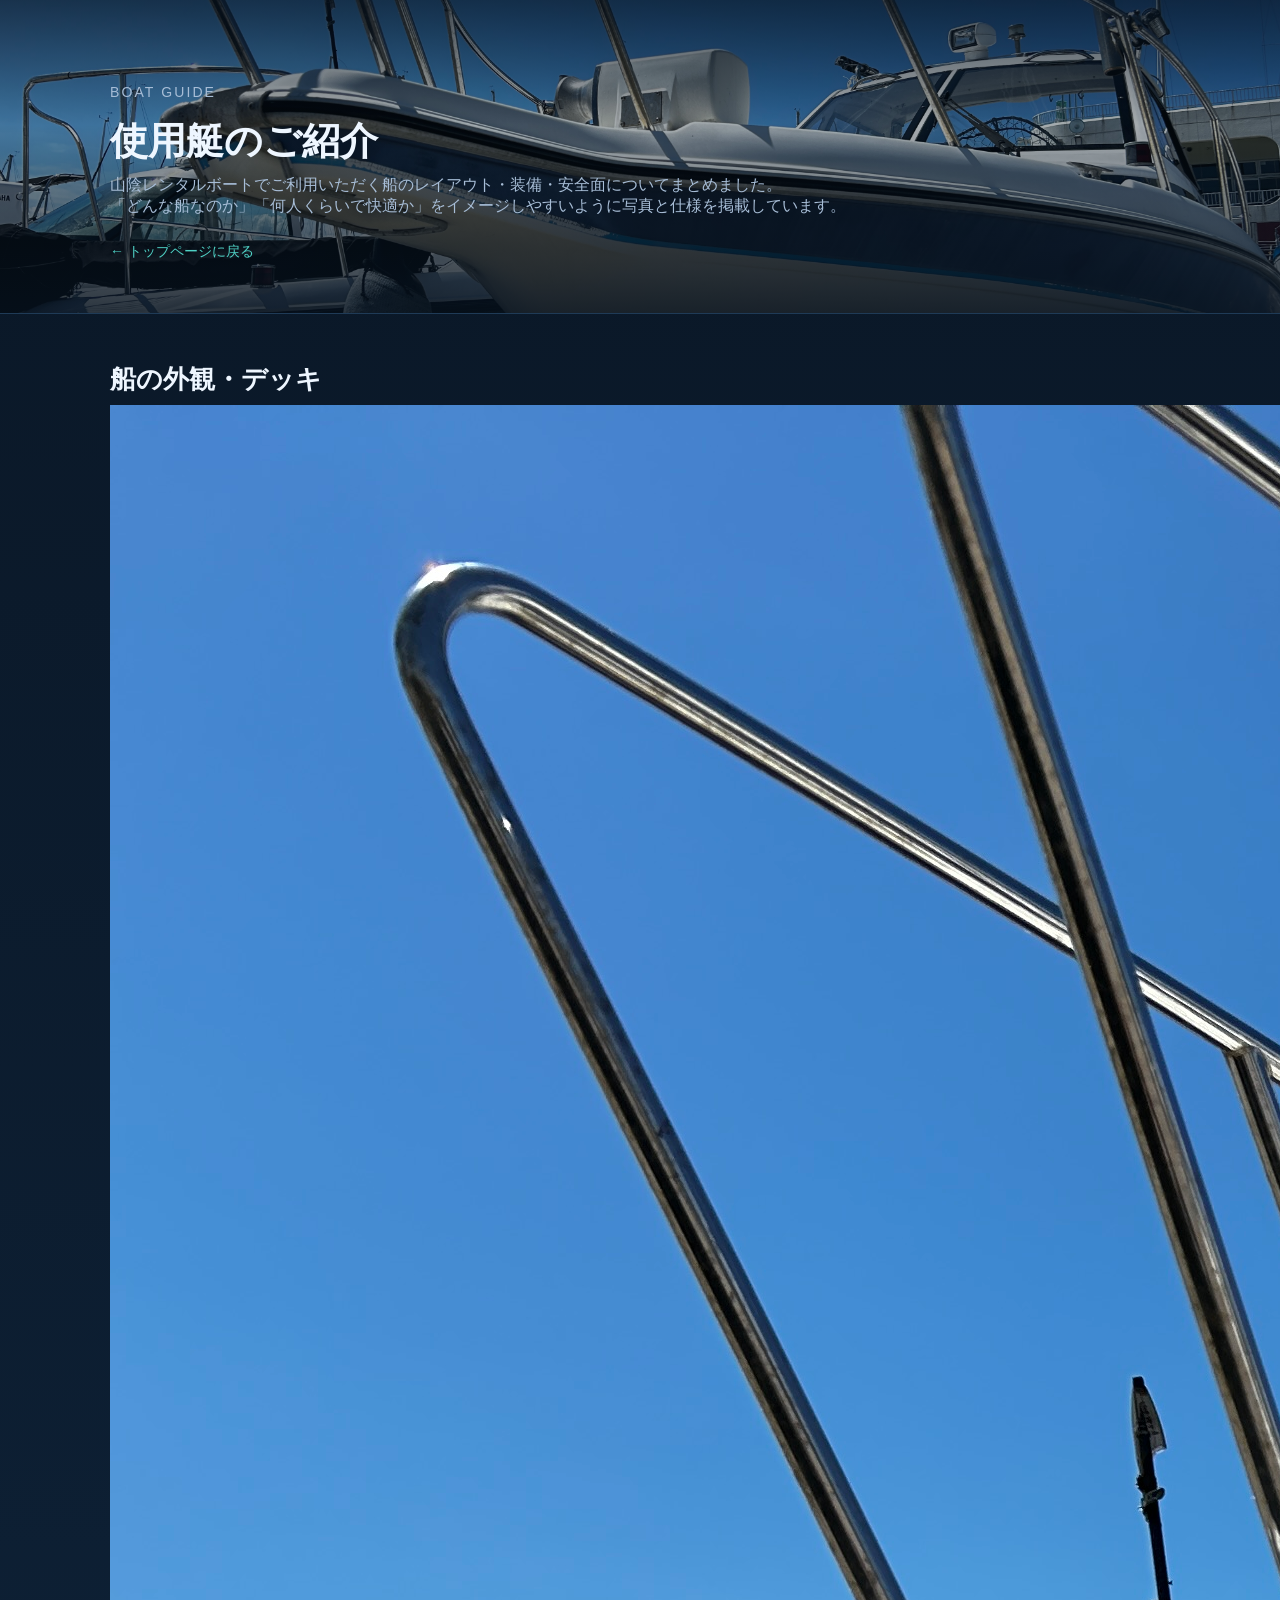
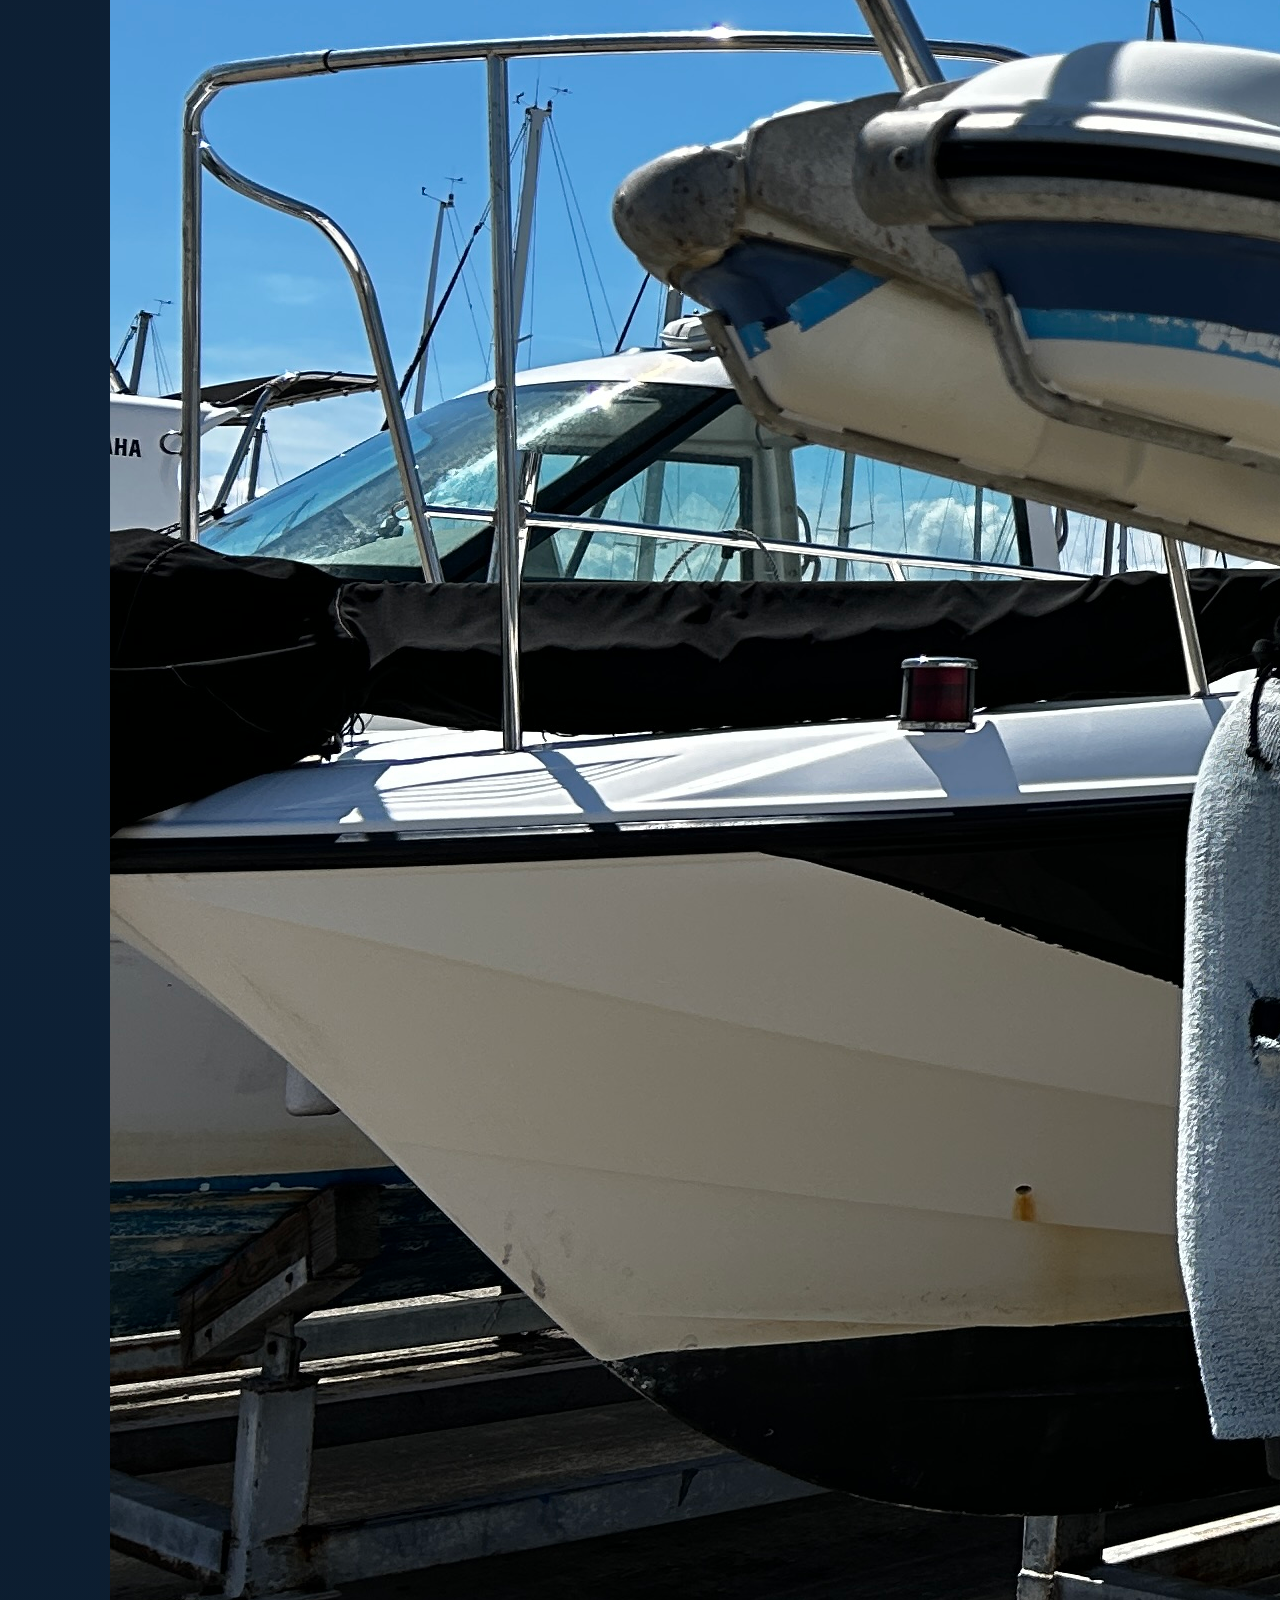
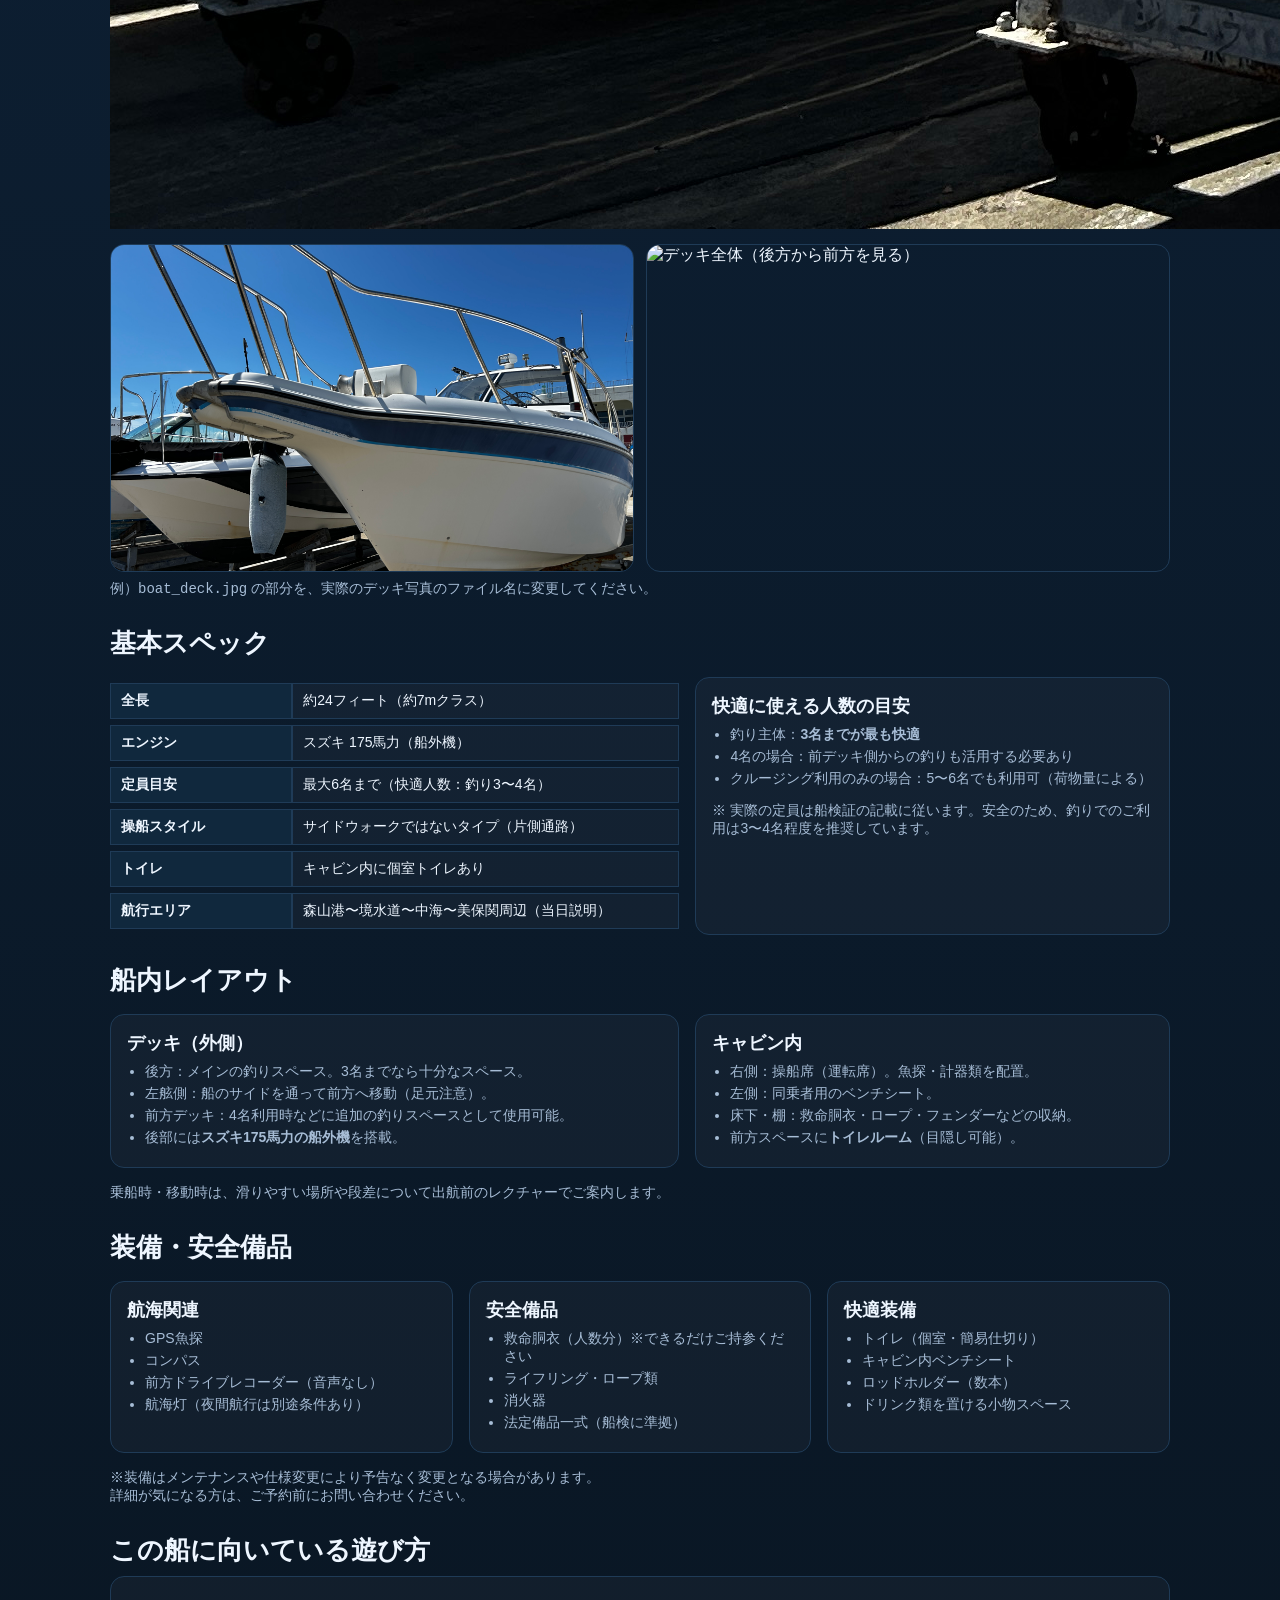
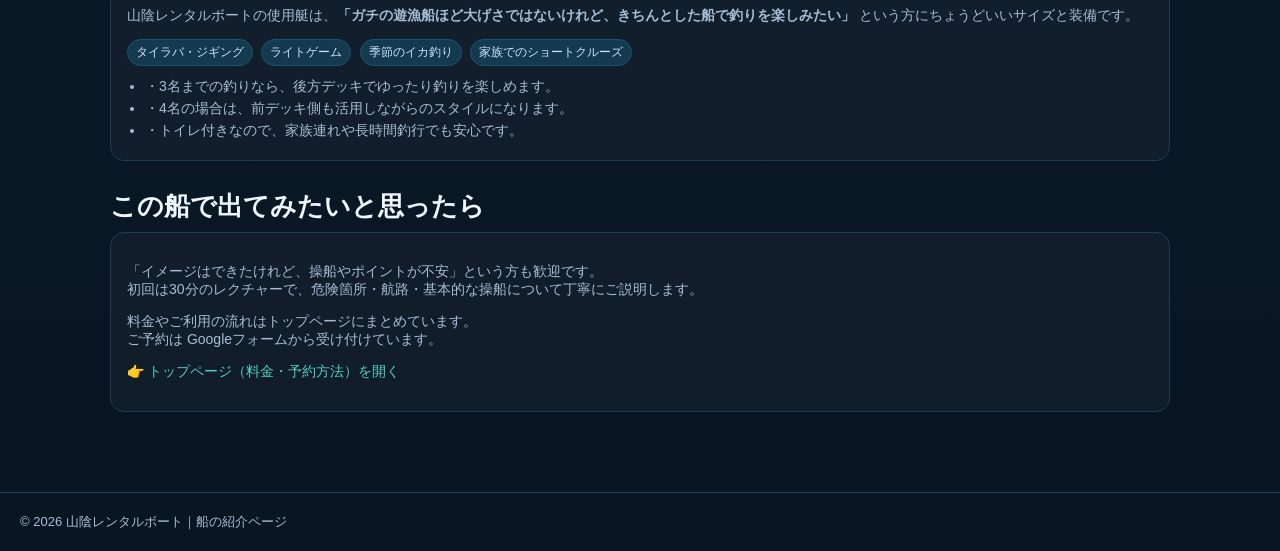
==== boat.html @ d449251f "Update boat.html" ====
<!doctype html>
<html lang="ja">
<head>
  <meta charset="utf-8">
  <meta name="viewport" content="width=device-width, initial-scale=1">
  <title>船の紹介｜山陰レンタルボート（境港・米子）</title>
  <meta name="description" content="山陰レンタルボートの使用艇紹介。24ft・トイレ付き・175馬力エンジン搭載。釣りやクルージングに最適な装備やレイアウト、安全装備の詳細を掲載しています。">
  <link rel="canonical" href="https://mshibasango-droid.github.io/nori/boat.html">
  <style>
    :root{
      --bg:#0b1b2a;
      --card:#0d2234;
      --txt:#eef6ff;
      --muted:#a7bdd6;
      --ac:#4fd1c5;
      --bd:#1f3b57;
    }
    *{box-sizing:border-box}
    html,body{
      margin:0;
      padding:0;
      font-family:-apple-system,BlinkMacSystemFont,"Segoe UI",Roboto,"Hiragino Kaku Gothic ProN","Noto Sans JP","Yu Gothic",sans-serif;
      color:var(--txt);
      background:linear-gradient(180deg,#0a1726,#0e2238 40%,#091521);
    }
    a{color:var(--ac);text-decoration:none}
    a:hover{text-decoration:underline}
    .container{max-width:1100px;margin:0 auto;padding:20px}

    .hero{
      padding:64px 20px 32px;
      border-bottom:1px solid var(--bd);
      position:relative;
      overflow:hidden;
      min-height:260px;
    }
    .hero::before{
      content:"";
      position:absolute;
      inset:0;
      background:
        linear-gradient(180deg, rgba(6,17,29,.75), rgba(6,17,29,.35) 40%, rgba(6,17,29,.85)),
        url("./IMG_3843.JPG") center/cover no-repeat;
      z-index:0;
    }
    .hero-inner{position:relative; z-index:1;}
    .hero h1{margin:0 0 8px;font-size:clamp(24px,4vw,38px)}
    .hero p{margin:0 0 16px;color:var(--muted)}
    .tagline{font-size:14px;color:var(--ac);letter-spacing:.15em;text-transform:uppercase;}
    .back-link{font-size:14px;margin-top:10px;display:inline-block;}

    .section{margin:28px 0;}
    .section h2{margin:0 0 8px;font-size:clamp(20px,3vw,26px)}
    .section > p{margin:0 0 12px;color:var(--muted);}

    .grid{display:grid;gap:16px;margin:16px 0}
    @media(min-width:820px){
      .grid.cols-2{grid-template-columns:1.2fr 1fr}
      .grid.cols-3{grid-template-columns:1fr 1fr 1fr}
    }

    .card{
      background:rgba(255,255,255,0.03);
      border:1px solid var(--bd);
      border-radius:14px;
      padding:16px;
    }
    .card h3{margin:0 0 8px;font-size:18px;}
    .small{color:var(--muted);font-size:14px;}
    .list{padding-left:18px;margin:0;}
    .list li{margin-bottom:4px;}

    .gallery-two{display:grid; gap:12px; grid-template-columns:1fr;}
    .gallery-two img{
      width:100%;
      aspect-ratio:16/10;
      object-fit:cover;
      border-radius:14px;
      border:1px solid var(--bd);
    }
    @media(min-width:820px){
      .gallery-two{grid-template-columns:1fr 1fr;}
    }

    .spec-table{
      width:100%;
      border-collapse:separate;
      border-spacing:0 6px;
      font-size:14px;
    }
    .spec-table th,
    .spec-table td{
      padding:8px 10px;
      border:1px solid var(--bd);
      background:rgba(255,255,255,0.03);
    }
    .spec-table th{
      width:32%;
      background:#10283d;
      text-align:left;
    }
    .badge{
      display:inline-block;
      background:#133a4f;
      border:1px solid #1c536e;
      color:#cde7ff;
      border-radius:999px;
      padding:4px 8px;
      font-size:12px;
      margin:0 4px 4px 0;
    }

    .footer{
      padding:20px;
      margin-top:32px;
      border-top:1px solid var(--bd);
      font-size:13px;
      color:#a9bfd6;
    }
  </style>
</head>
<body>
  <header class="hero">
    <div class="container hero-inner">
      <p class="tagline">Boat Guide</p>
      <h1>使用艇のご紹介</h1>
      <p>
        山陰レンタルボートでご利用いただく船のレイアウト・装備・安全面についてまとめました。<br>
        「どんな船なのか」「何人くらいで快適か」をイメージしやすいように写真と仕様を掲載しています。
      </p>
      <a href="./index.html" class="back-link">← トップページに戻る</a>
    </div>
  </header>

  <main class="container">
    <!-- 写真ギャラリー -->
    <section class="section" id="photos">
      <h2>船の外観・デッキ</h2>
      <p class="small">
        <img src="./IMG_3843.JPG" alt="船の写真">
      </p>
      <div class="gallery-two">
        <!-- 写真ファイル名は実際のものに変更してください -->
        <img src="./IMG_3843.JPG" alt="船の側面（係留時）">
        <img src="./boat_deck.jpg" alt="デッキ全体（後方から前方を見る）">
      </div>
      <p class="small" style="margin-top:8px;">
        例）<code>boat_deck.jpg</code> の部分を、実際のデッキ写真のファイル名に変更してください。
      </p>
    </section>

    <!-- 基本スペック -->
    <section class="section" id="spec">
      <h2>基本スペック</h2>
      <div class="grid cols-2">
        <div>
          <table class="spec-table">
            <tr>
              <th>全長</th>
              <td>約24フィート（約7mクラス）</td>
            </tr>
            <tr>
              <th>エンジン</th>
              <td>スズキ 175馬力（船外機）</td>
            </tr>
            <tr>
              <th>定員目安</th>
              <td>最大6名まで（快適人数：釣り3〜4名）</td>
            </tr>
            <tr>
              <th>操船スタイル</th>
              <td>サイドウォークではないタイプ（片側通路）</td>
            </tr>
            <tr>
              <th>トイレ</th>
              <td>キャビン内に個室トイレあり</td>
            </tr>
            <tr>
              <th>航行エリア</th>
              <td>森山港〜境水道〜中海〜美保関周辺（当日説明）</td>
            </tr>
          </table>
        </div>
        <div class="card">
          <h3>快適に使える人数の目安</h3>
          <ul class="list small">
            <li>釣り主体：<strong>3名までが最も快適</strong></li>
            <li>4名の場合：前デッキ側からの釣りも活用する必要あり</li>
            <li>クルージング利用のみの場合：5〜6名でも利用可（荷物量による）</li>
          </ul>
          <p class="small">
            ※ 実際の定員は船検証の記載に従います。安全のため、釣りでのご利用は3〜4名程度を推奨しています。
          </p>
        </div>
      </div>
    </section>

    <!-- レイアウト説明 -->
    <section class="section" id="layout">
      <h2>船内レイアウト</h2>
      <div class="grid cols-2">
        <div class="card">
          <h3>デッキ（外側）</h3>
          <ul class="list small">
            <li>後方：メインの釣りスペース。3名までなら十分なスペース。</li>
            <li>左舷側：船のサイドを通って前方へ移動（足元注意）。</li>
            <li>前方デッキ：4名利用時などに追加の釣りスペースとして使用可能。</li>
            <li>後部には<strong>スズキ175馬力の船外機</strong>を搭載。</li>
          </ul>
        </div>
        <div class="card">
          <h3>キャビン内</h3>
          <ul class="list small">
            <li>右側：操船席（運転席）。魚探・計器類を配置。</li>
            <li>左側：同乗者用のベンチシート。</li>
            <li>床下・棚：救命胴衣・ロープ・フェンダーなどの収納。</li>
            <li>前方スペースに<strong>トイレルーム</strong>（目隠し可能）。</li>
          </ul>
        </div>
      </div>
      <p class="small">
        乗船時・移動時は、滑りやすい場所や段差について出航前のレクチャーでご案内します。
      </p>
    </section>

    <!-- 装備一覧 -->
    <section class="section" id="equipment">
      <h2>装備・安全備品</h2>
      <div class="grid cols-3">
        <div class="card">
          <h3>航海関連</h3>
          <ul class="list small">
            <li>GPS魚探</li>
            <li>コンパス</li>
            <li>前方ドライブレコーダー（音声なし）</li>
            <li>航海灯（夜間航行は別途条件あり）</li>
          </ul>
        </div>
        <div class="card">
          <h3>安全備品</h3>
          <ul class="list small">
            <li>救命胴衣（人数分）※できるだけご持参ください</li>
            <li>ライフリング・ロープ類</li>
            <li>消火器</li>
            <li>法定備品一式（船検に準拠）</li>
          </ul>
        </div>
        <div class="card">
          <h3>快適装備</h3>
          <ul class="list small">
            <li>トイレ（個室・簡易仕切り）</li>
            <li>キャビン内ベンチシート</li>
            <li>ロッドホルダー（数本）</li>
            <li>ドリンク類を置ける小物スペース</li>
          </ul>
        </div>
      </div>
      <p class="small">
        ※装備はメンテナンスや仕様変更により予告なく変更となる場合があります。<br>
        詳細が気になる方は、ご予約前にお問い合わせください。
      </p>
    </section>

    <!-- おすすめの使い方 -->
    <section class="section" id="recommend">
      <h2>この船に向いている遊び方</h2>
      <div class="card">
        <p class="small">
          山陰レンタルボートの使用艇は、<strong>「ガチの遊漁船ほど大げさではないけれど、きちんとした船で釣りを楽しみたい」</strong>
          という方にちょうどいいサイズと装備です。
        </p>
        <div style="margin:8px 0;">
          <span class="badge">タイラバ・ジギング</span>
          <span class="badge">ライトゲーム</span>
          <span class="badge">季節のイカ釣り</span>
          <span class="badge">家族でのショートクルーズ</span>
        </div>
        <ul class="list small">
          <li>・3名までの釣りなら、後方デッキでゆったり釣りを楽しめます。</li>
          <li>・4名の場合は、前デッキ側も活用しながらのスタイルになります。</li>
          <li>・トイレ付きなので、家族連れや長時間釣行でも安心です。</li>
        </ul>
      </div>
    </section>

    <!-- 予約への導線 -->
    <section class="section" id="cta">
      <h2>この船で出てみたいと思ったら</h2>
      <div class="card">
        <p class="small">
          「イメージはできたけれど、操船やポイントが不安」という方も歓迎です。<br>
          初回は30分のレクチャーで、危険箇所・航路・基本的な操船について丁寧にご説明します。
        </p>
        <p class="small">
          料金やご利用の流れはトップページにまとめています。<br>
          ご予約は Googleフォームから受け付けています。
        </p>
        <p class="small">
          👉 <a href="./index.html">トップページ（料金・予約方法）を開く</a>
        </p>
      </div>
    </section>
  </main>

  <footer class="footer">
    © <span id="year"></span> 山陰レンタルボート｜船の紹介ページ
  </footer>

  <script>
    document.getElementById('year').textContent = new Date().getFullYear();
  </script>
</body>
</html>
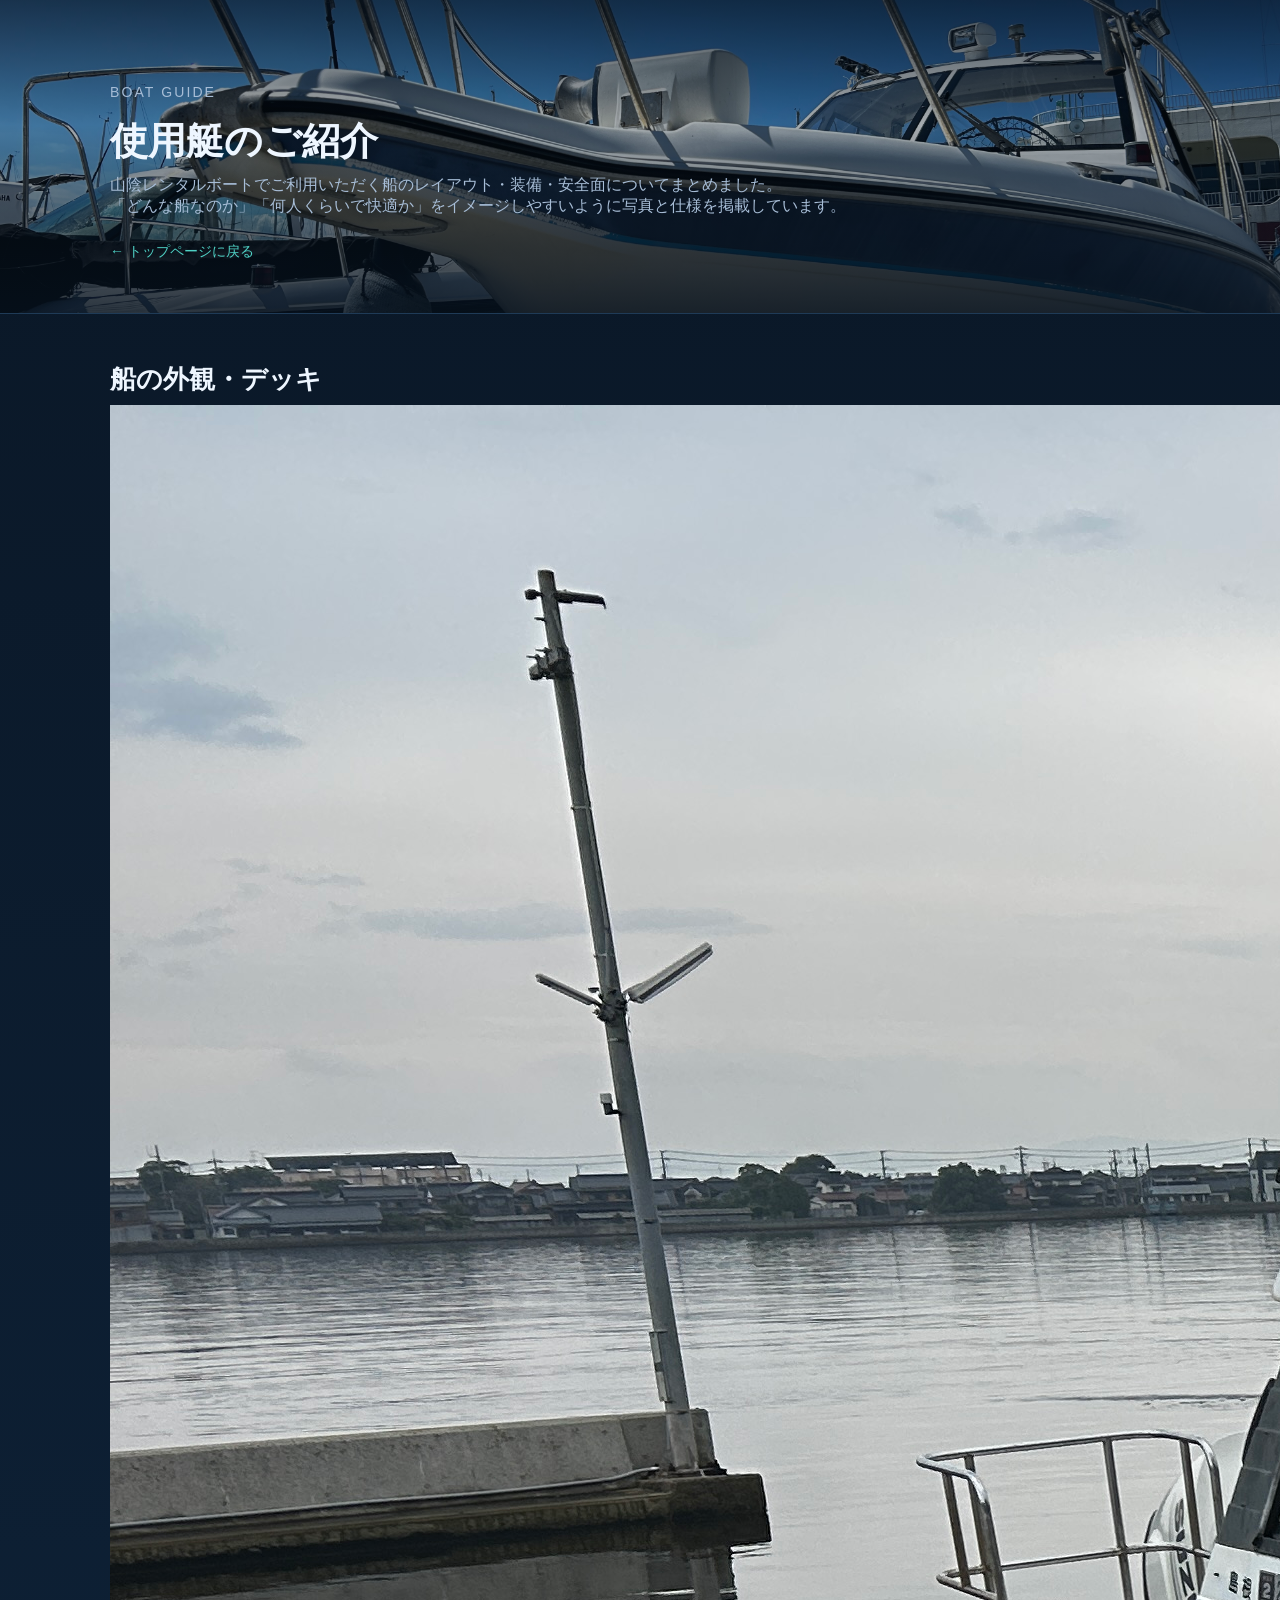
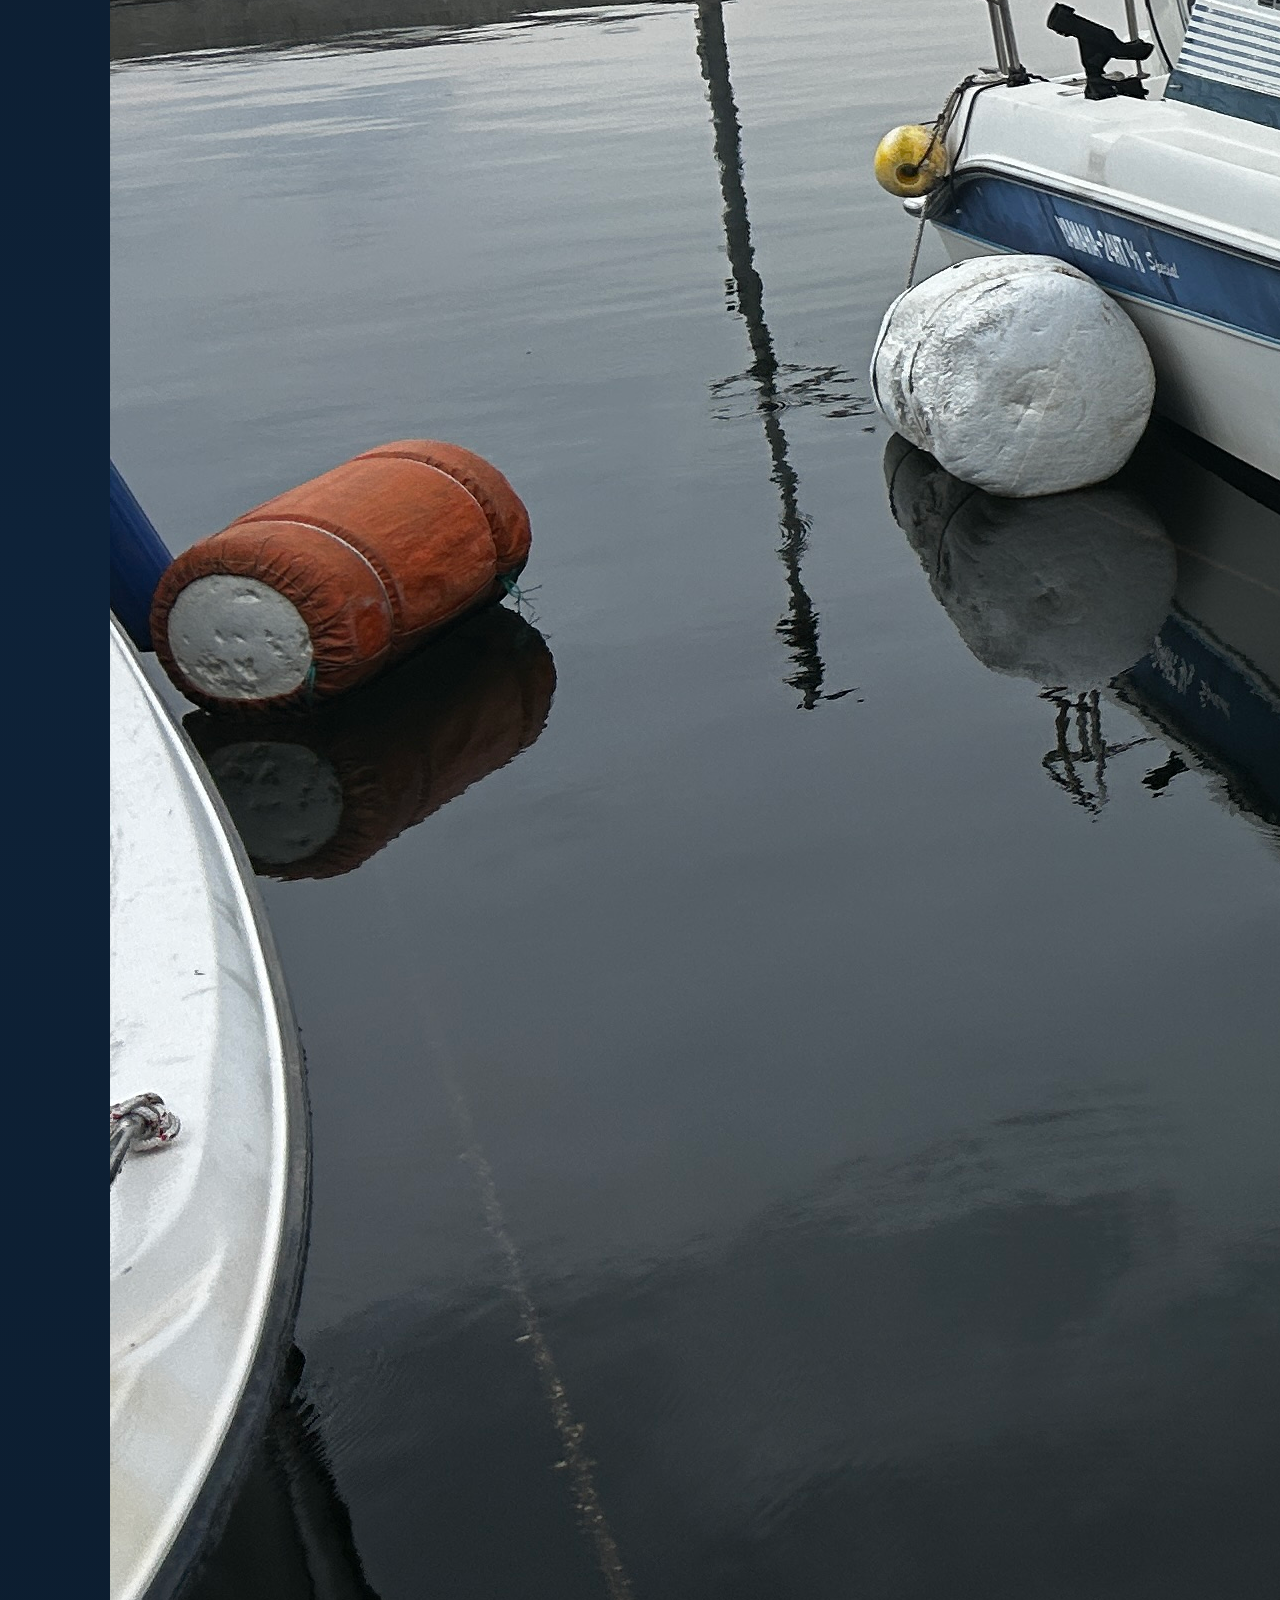
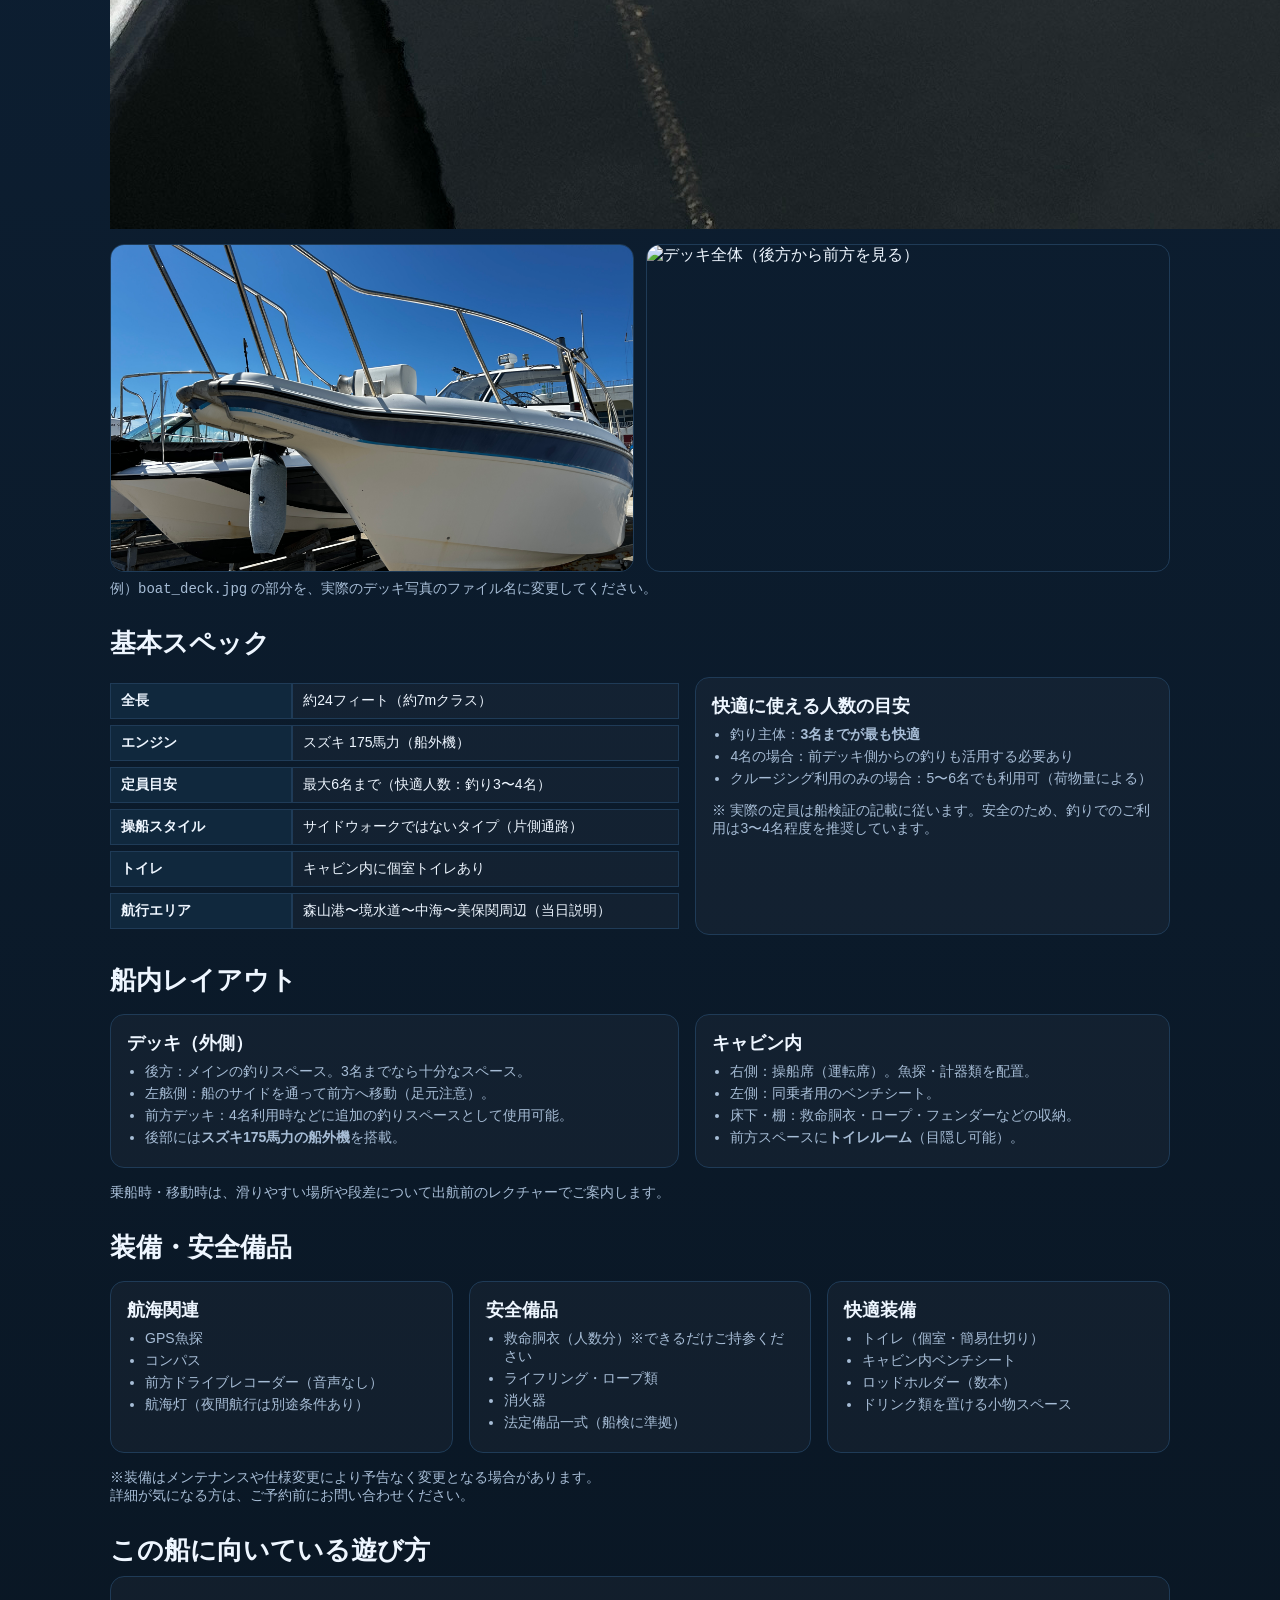
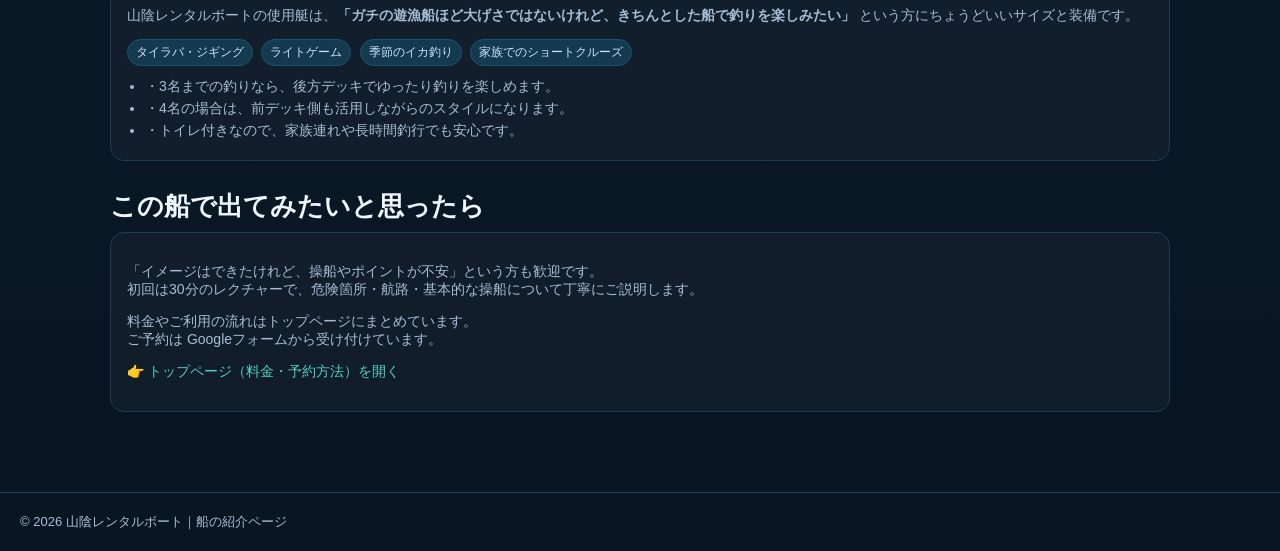
==== commit 177bd5af: "Update boat.html" ====
--- a/boat.html
+++ b/boat.html
@@ -137,10 +137,9 @@
     <section class="section" id="photos">
       <h2>船の外観・デッキ</h2>
       <p class="small">
-        <img src="./IMG_3843.JPG" alt="船の写真">
+        <img src="./IMG_4012.JPG" alt="船の写真">
       </p>
       <div class="gallery-two">
-        <!-- 写真ファイル名は実際のものに変更してください -->
         <img src="./IMG_3843.JPG" alt="船の側面（係留時）">
         <img src="./boat_deck.jpg" alt="デッキ全体（後方から前方を見る）">
       </div>
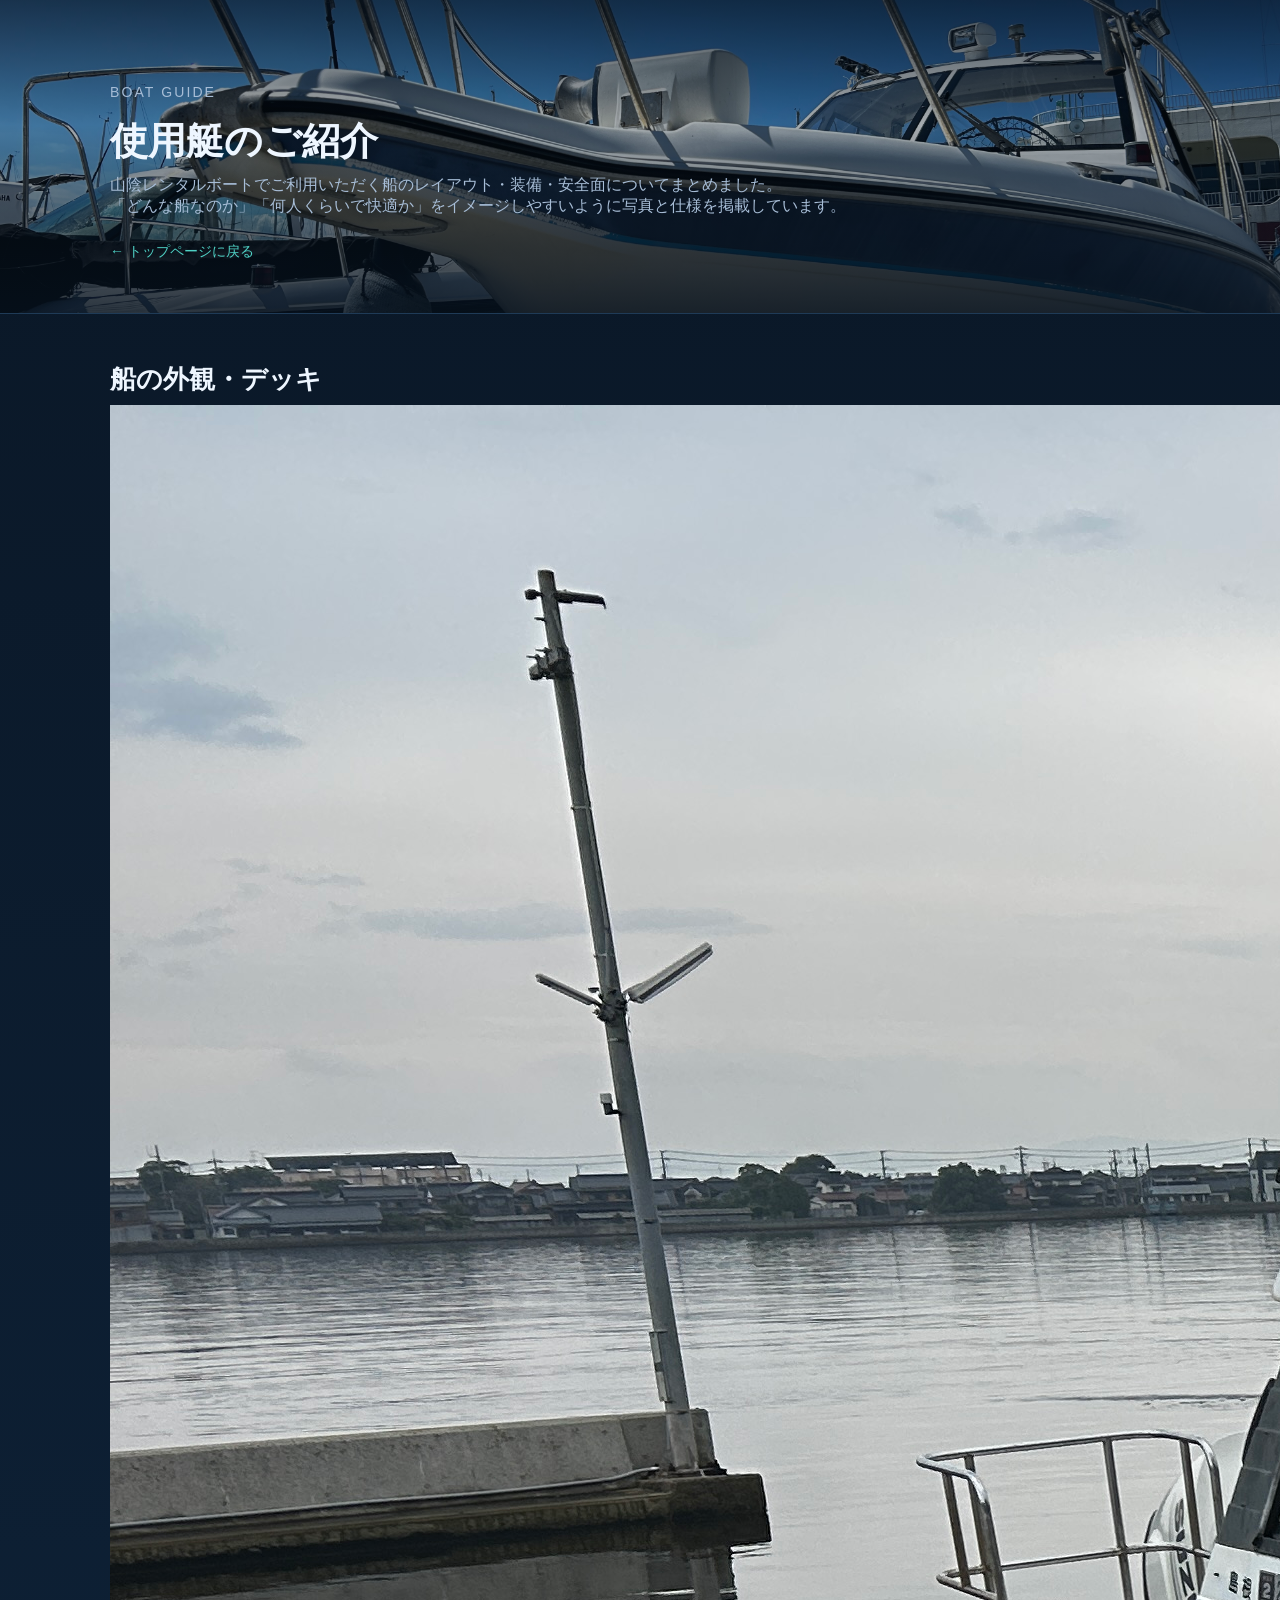
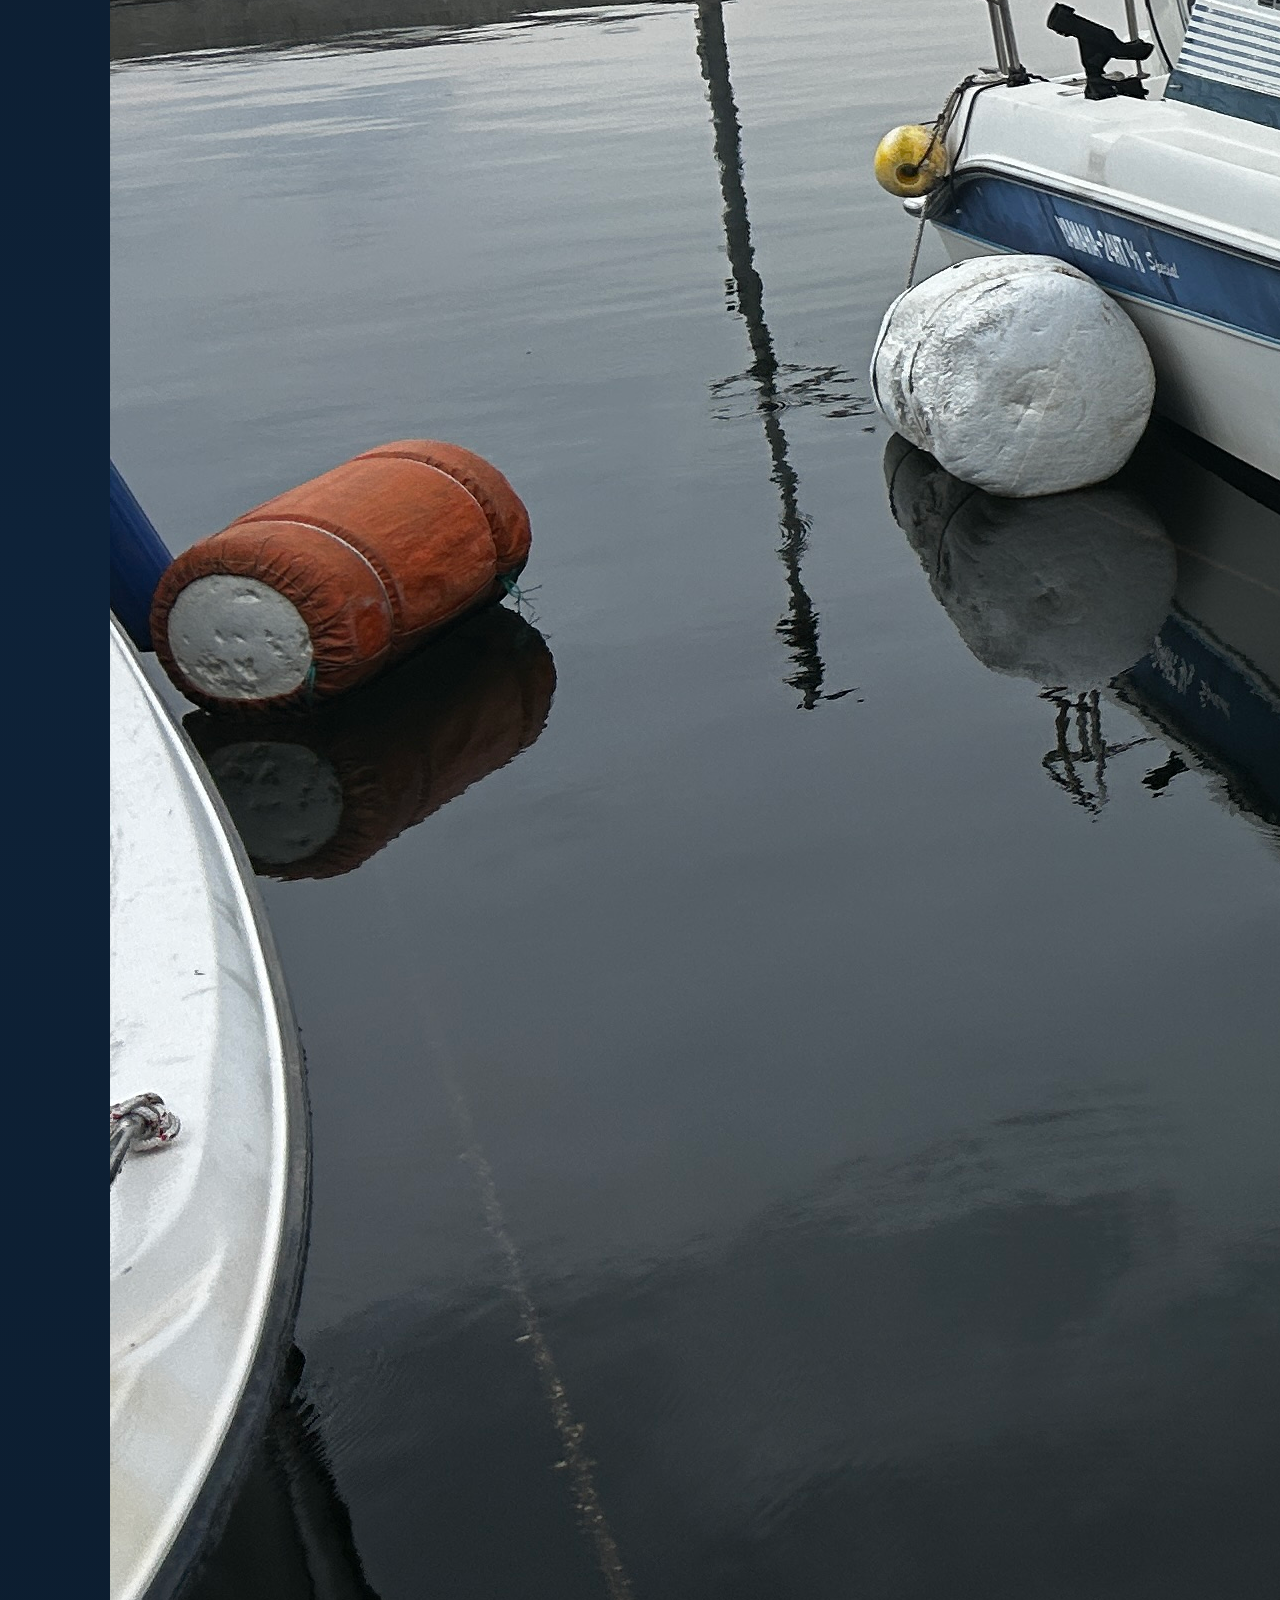
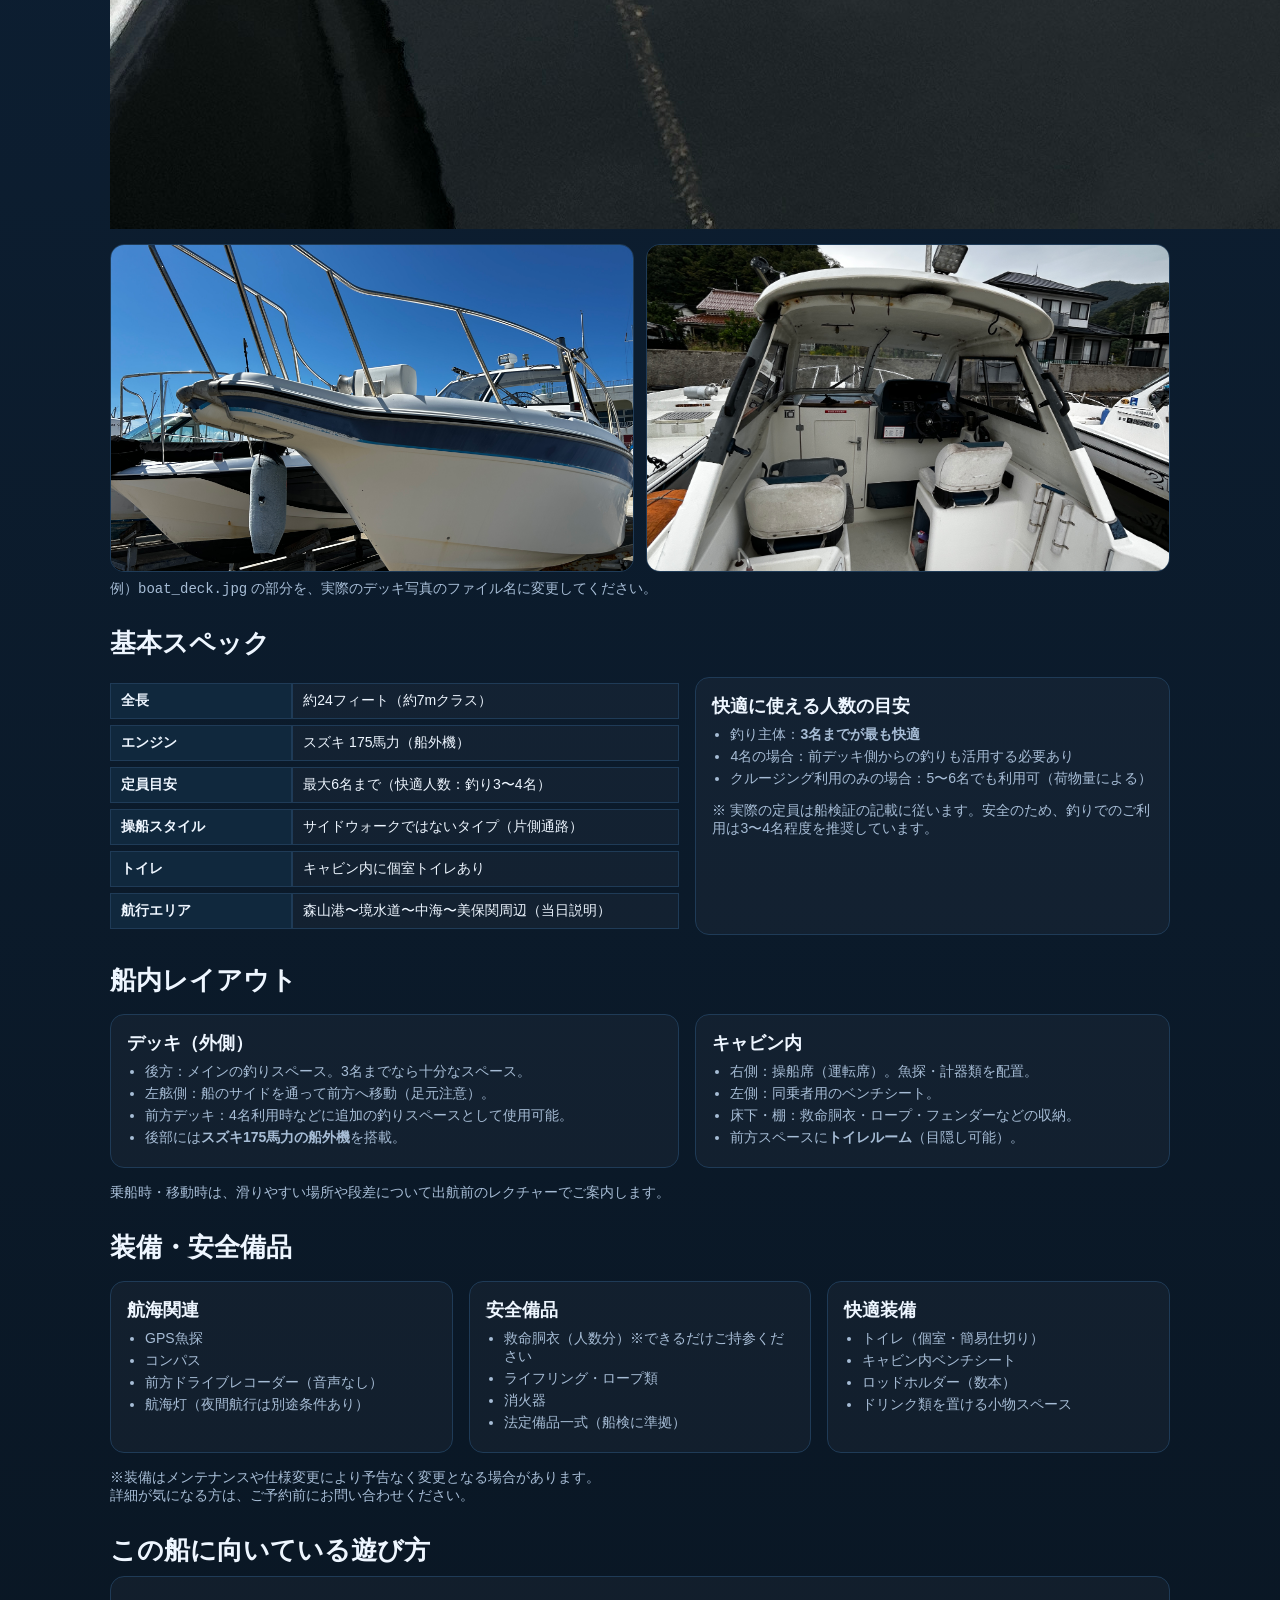
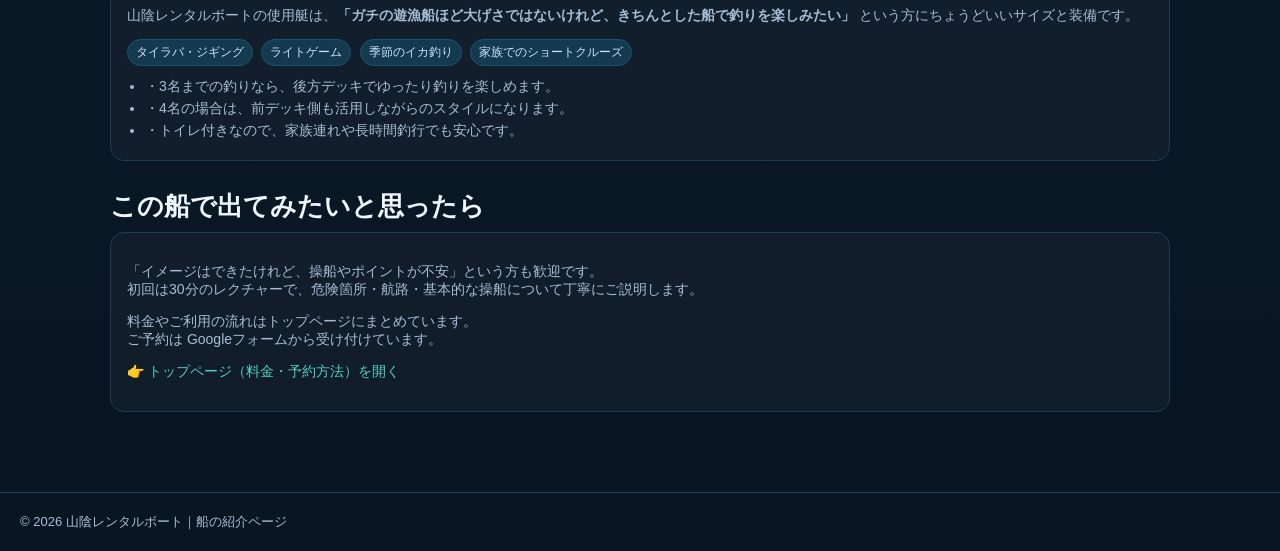
==== commit 4caf959a: "Update boat.html" ====
--- a/boat.html
+++ b/boat.html
@@ -141,7 +141,7 @@
       </p>
       <div class="gallery-two">
         <img src="./IMG_3843.JPG" alt="船の側面（係留時）">
-        <img src="./boat_deck.jpg" alt="デッキ全体（後方から前方を見る）">
+        <img src="./IMG_4017.JPG" alt="デッキ全体（後方から前方を見る）">
       </div>
       <p class="small" style="margin-top:8px;">
         例）<code>boat_deck.jpg</code> の部分を、実際のデッキ写真のファイル名に変更してください。
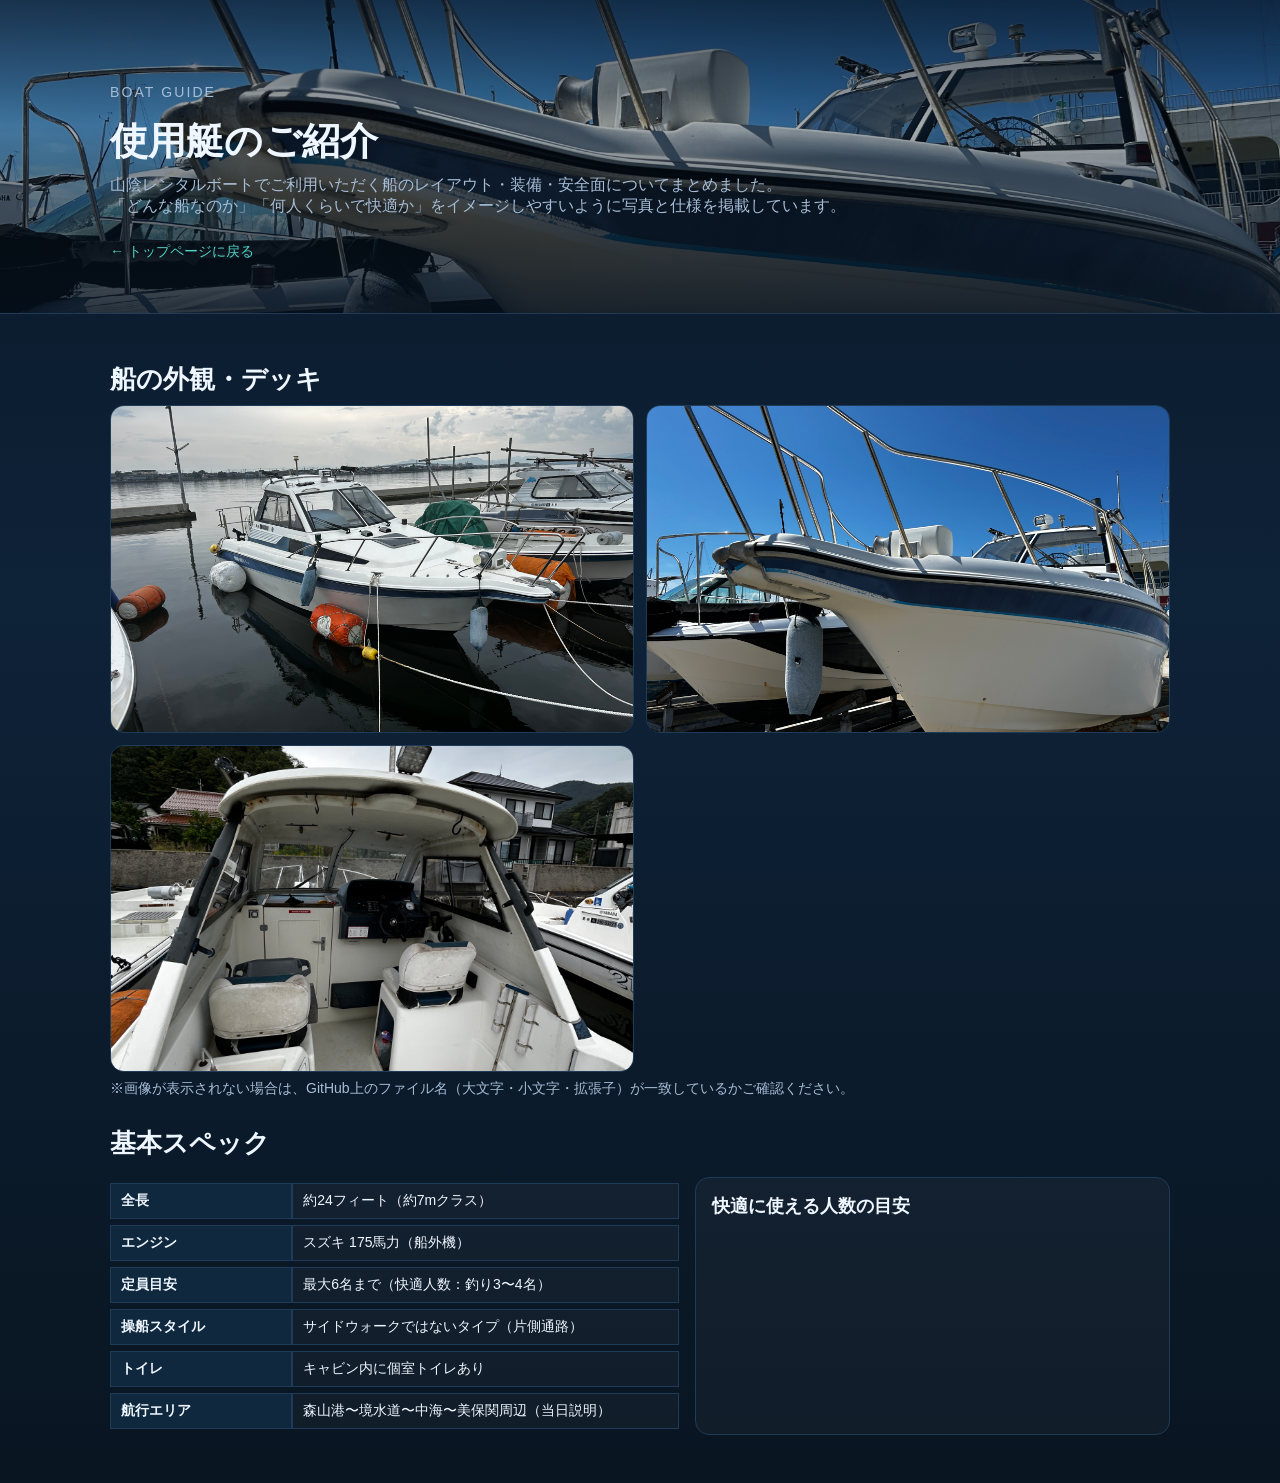
==== commit 05089745: "Update boat.html" ====
--- a/boat.html
+++ b/boat.html
@@ -70,6 +70,13 @@
     .list{padding-left:18px;margin:0;}
     .list li{margin-bottom:4px;}
 
+    /* 画像の暴走防止 */
+    img{
+      max-width:100%;
+      height:auto;
+      display:block;
+    }
+
     .gallery-two{display:grid; gap:12px; grid-template-columns:1fr;}
     .gallery-two img{
       width:100%;
@@ -136,15 +143,18 @@
     <!-- 写真ギャラリー -->
     <section class="section" id="photos">
       <h2>船の外観・デッキ</h2>
-      <p class="small">
-        <img src="./IMG_4012.JPG" alt="船の写真">
-      </p>
+
       <div class="gallery-two">
+        <img src="./IMG_4012.JPG" alt="船の写真（斜め前から）">
         <img src="./IMG_3843.JPG" alt="船の側面（係留時）">
+      </div>
+
+      <div class="gallery-two" style="margin-top:12px;">
         <img src="./IMG_4017.JPG" alt="デッキ全体（後方から前方を見る）">
       </div>
+
       <p class="small" style="margin-top:8px;">
-        例）<code>boat_deck.jpg</code> の部分を、実際のデッキ写真のファイル名に変更してください。
+        ※画像が表示されない場合は、GitHub上のファイル名（大文字・小文字・拡張子）が一致しているかご確認ください。
       </p>
     </section>
 
@@ -182,131 +192,4 @@
         </div>
         <div class="card">
           <h3>快適に使える人数の目安</h3>
-          <ul class="list small">
-            <li>釣り主体：<strong>3名までが最も快適</strong></li>
-            <li>4名の場合：前デッキ側からの釣りも活用する必要あり</li>
-            <li>クルージング利用のみの場合：5〜6名でも利用可（荷物量による）</li>
-          </ul>
-          <p class="small">
-            ※ 実際の定員は船検証の記載に従います。安全のため、釣りでのご利用は3〜4名程度を推奨しています。
-          </p>
-        </div>
-      </div>
-    </section>
-
-    <!-- レイアウト説明 -->
-    <section class="section" id="layout">
-      <h2>船内レイアウト</h2>
-      <div class="grid cols-2">
-        <div class="card">
-          <h3>デッキ（外側）</h3>
-          <ul class="list small">
-            <li>後方：メインの釣りスペース。3名までなら十分なスペース。</li>
-            <li>左舷側：船のサイドを通って前方へ移動（足元注意）。</li>
-            <li>前方デッキ：4名利用時などに追加の釣りスペースとして使用可能。</li>
-            <li>後部には<strong>スズキ175馬力の船外機</strong>を搭載。</li>
-          </ul>
-        </div>
-        <div class="card">
-          <h3>キャビン内</h3>
-          <ul class="list small">
-            <li>右側：操船席（運転席）。魚探・計器類を配置。</li>
-            <li>左側：同乗者用のベンチシート。</li>
-            <li>床下・棚：救命胴衣・ロープ・フェンダーなどの収納。</li>
-            <li>前方スペースに<strong>トイレルーム</strong>（目隠し可能）。</li>
-          </ul>
-        </div>
-      </div>
-      <p class="small">
-        乗船時・移動時は、滑りやすい場所や段差について出航前のレクチャーでご案内します。
-      </p>
-    </section>
-
-    <!-- 装備一覧 -->
-    <section class="section" id="equipment">
-      <h2>装備・安全備品</h2>
-      <div class="grid cols-3">
-        <div class="card">
-          <h3>航海関連</h3>
-          <ul class="list small">
-            <li>GPS魚探</li>
-            <li>コンパス</li>
-            <li>前方ドライブレコーダー（音声なし）</li>
-            <li>航海灯（夜間航行は別途条件あり）</li>
-          </ul>
-        </div>
-        <div class="card">
-          <h3>安全備品</h3>
-          <ul class="list small">
-            <li>救命胴衣（人数分）※できるだけご持参ください</li>
-            <li>ライフリング・ロープ類</li>
-            <li>消火器</li>
-            <li>法定備品一式（船検に準拠）</li>
-          </ul>
-        </div>
-        <div class="card">
-          <h3>快適装備</h3>
-          <ul class="list small">
-            <li>トイレ（個室・簡易仕切り）</li>
-            <li>キャビン内ベンチシート</li>
-            <li>ロッドホルダー（数本）</li>
-            <li>ドリンク類を置ける小物スペース</li>
-          </ul>
-        </div>
-      </div>
-      <p class="small">
-        ※装備はメンテナンスや仕様変更により予告なく変更となる場合があります。<br>
-        詳細が気になる方は、ご予約前にお問い合わせください。
-      </p>
-    </section>
-
-    <!-- おすすめの使い方 -->
-    <section class="section" id="recommend">
-      <h2>この船に向いている遊び方</h2>
-      <div class="card">
-        <p class="small">
-          山陰レンタルボートの使用艇は、<strong>「ガチの遊漁船ほど大げさではないけれど、きちんとした船で釣りを楽しみたい」</strong>
-          という方にちょうどいいサイズと装備です。
-        </p>
-        <div style="margin:8px 0;">
-          <span class="badge">タイラバ・ジギング</span>
-          <span class="badge">ライトゲーム</span>
-          <span class="badge">季節のイカ釣り</span>
-          <span class="badge">家族でのショートクルーズ</span>
-        </div>
-        <ul class="list small">
-          <li>・3名までの釣りなら、後方デッキでゆったり釣りを楽しめます。</li>
-          <li>・4名の場合は、前デッキ側も活用しながらのスタイルになります。</li>
-          <li>・トイレ付きなので、家族連れや長時間釣行でも安心です。</li>
-        </ul>
-      </div>
-    </section>
-
-    <!-- 予約への導線 -->
-    <section class="section" id="cta">
-      <h2>この船で出てみたいと思ったら</h2>
-      <div class="card">
-        <p class="small">
-          「イメージはできたけれど、操船やポイントが不安」という方も歓迎です。<br>
-          初回は30分のレクチャーで、危険箇所・航路・基本的な操船について丁寧にご説明します。
-        </p>
-        <p class="small">
-          料金やご利用の流れはトップページにまとめています。<br>
-          ご予約は Googleフォームから受け付けています。
-        </p>
-        <p class="small">
-          👉 <a href="./index.html">トップページ（料金・予約方法）を開く</a>
-        </p>
-      </div>
-    </section>
-  </main>
-
-  <footer class="footer">
-    © <span id="year"></span> 山陰レンタルボート｜船の紹介ページ
-  </footer>
-
-  <script>
-    document.getElementById('year').textContent = new Date().getFullYear();
-  </script>
-</body>
-</html>
+          <ul class="
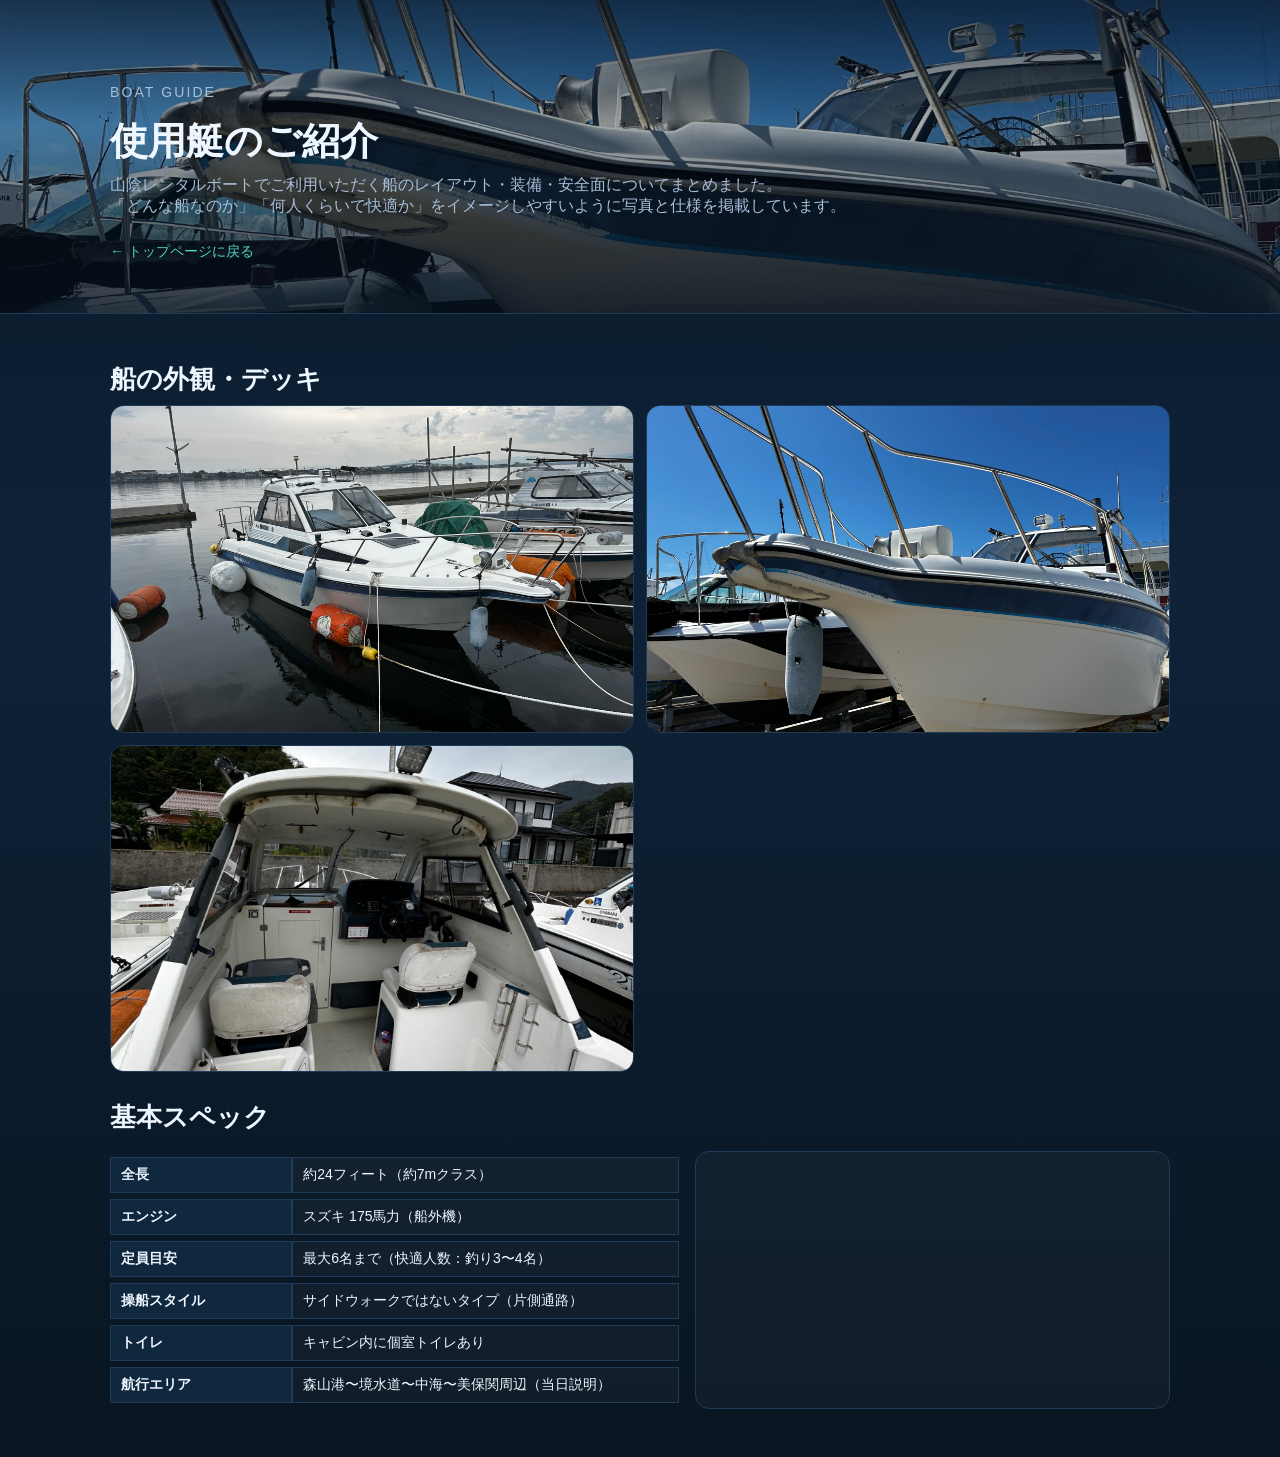
==== commit 9558f01e: "Update boat.html" ====
--- a/boat.html
+++ b/boat.html
@@ -154,7 +154,7 @@
       </div>
 
       <p class="small" style="margin-top:8px;">
-        ※画像が表示されない場合は、GitHub上のファイル名（大文字・小文字・拡張子）が一致しているかご確認ください。
+        
       </p>
     </section>
 
@@ -191,5 +191,4 @@
           </table>
         </div>
         <div class="card">
-          <h3>快適に使える人数の目安</h3>
-          <ul class="
+         
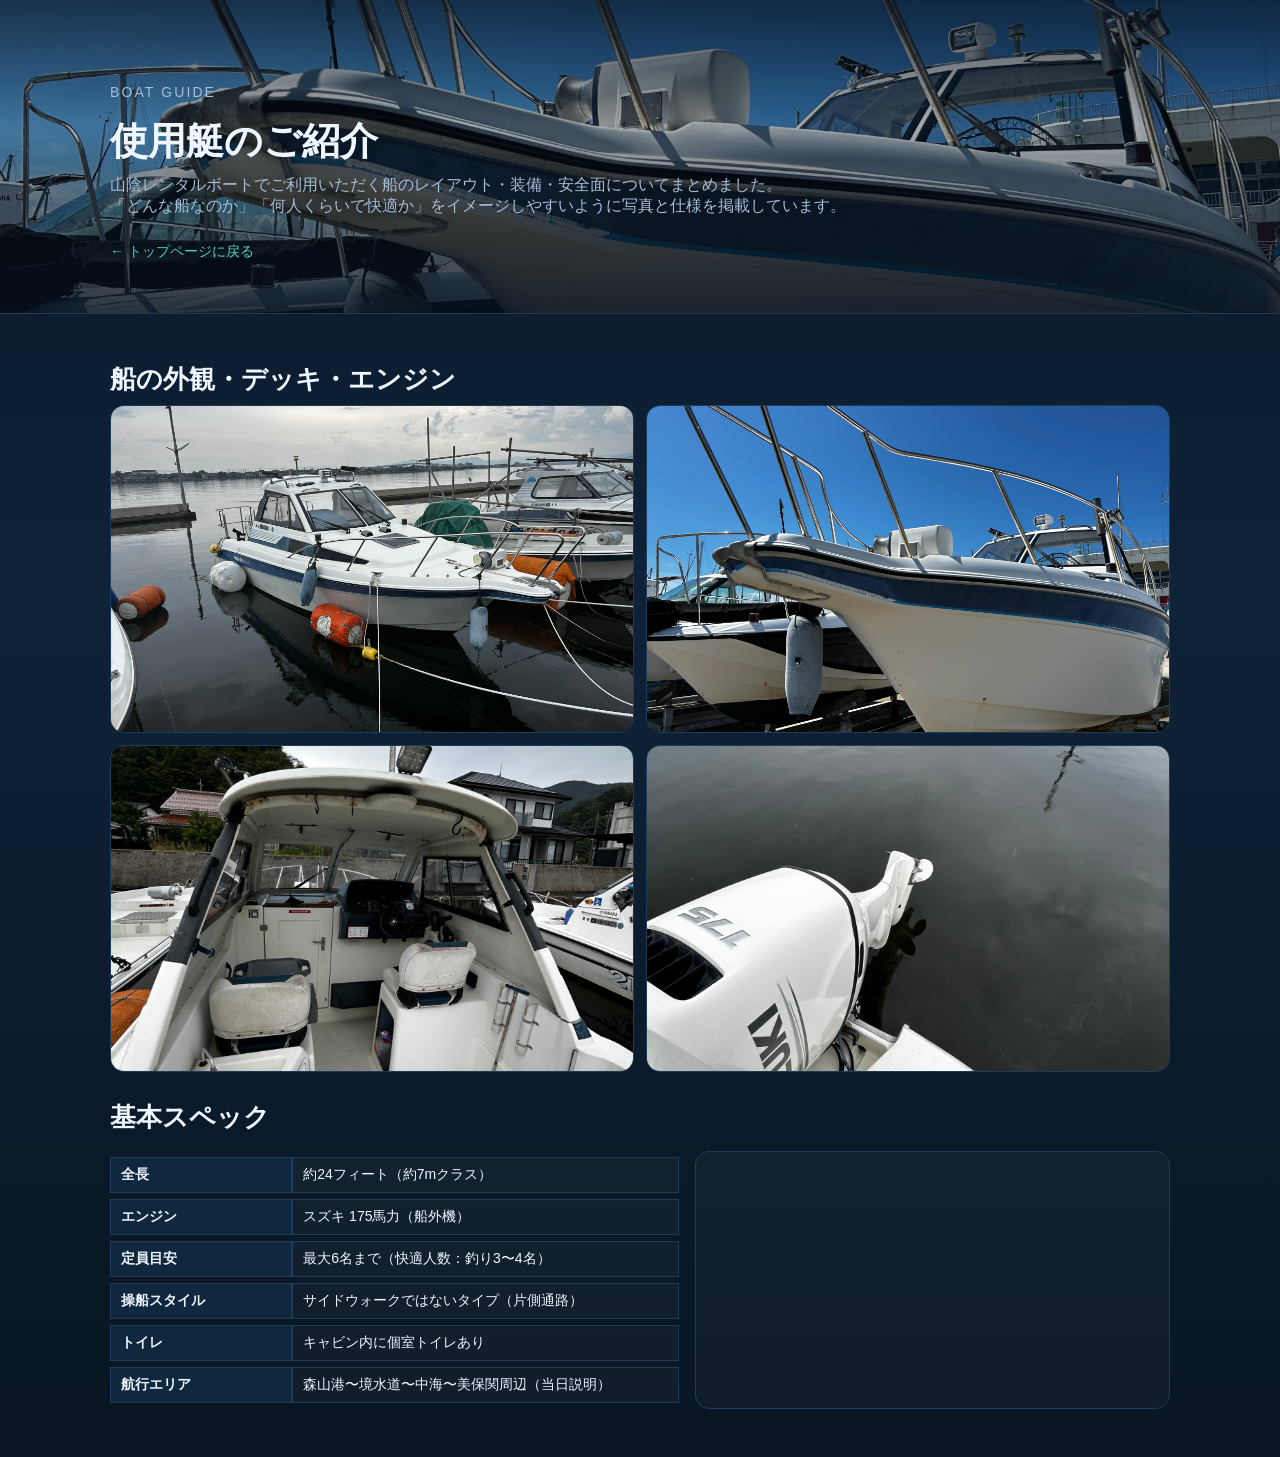
==== commit 6fe78962: "Update boat.html" ====
--- a/boat.html
+++ b/boat.html
@@ -142,22 +142,23 @@
   <main class="container">
     <!-- 写真ギャラリー -->
     <section class="section" id="photos">
-      <h2>船の外観・デッキ</h2>
+      <h2>船の外観・デッキ・エンジン</h2>
 
+      <!-- 1段目：船の全体・側面 -->
       <div class="gallery-two">
         <img src="./IMG_4012.JPG" alt="船の写真（斜め前から）">
         <img src="./IMG_3843.JPG" alt="船の側面（係留時）">
       </div>
 
+      <!-- 2段目：デッキとエンジン -->
       <div class="gallery-two" style="margin-top:12px;">
         <img src="./IMG_4017.JPG" alt="デッキ全体（後方から前方を見る）">
+        <img src="./IMG_4025.jpg" alt="エンジン（スズキ175馬力船外機）">
       </div>
 
       <p class="small" style="margin-top:8px;">
-        
       </p>
     </section>
-
     <!-- 基本スペック -->
     <section class="section" id="spec">
       <h2>基本スペック</h2>
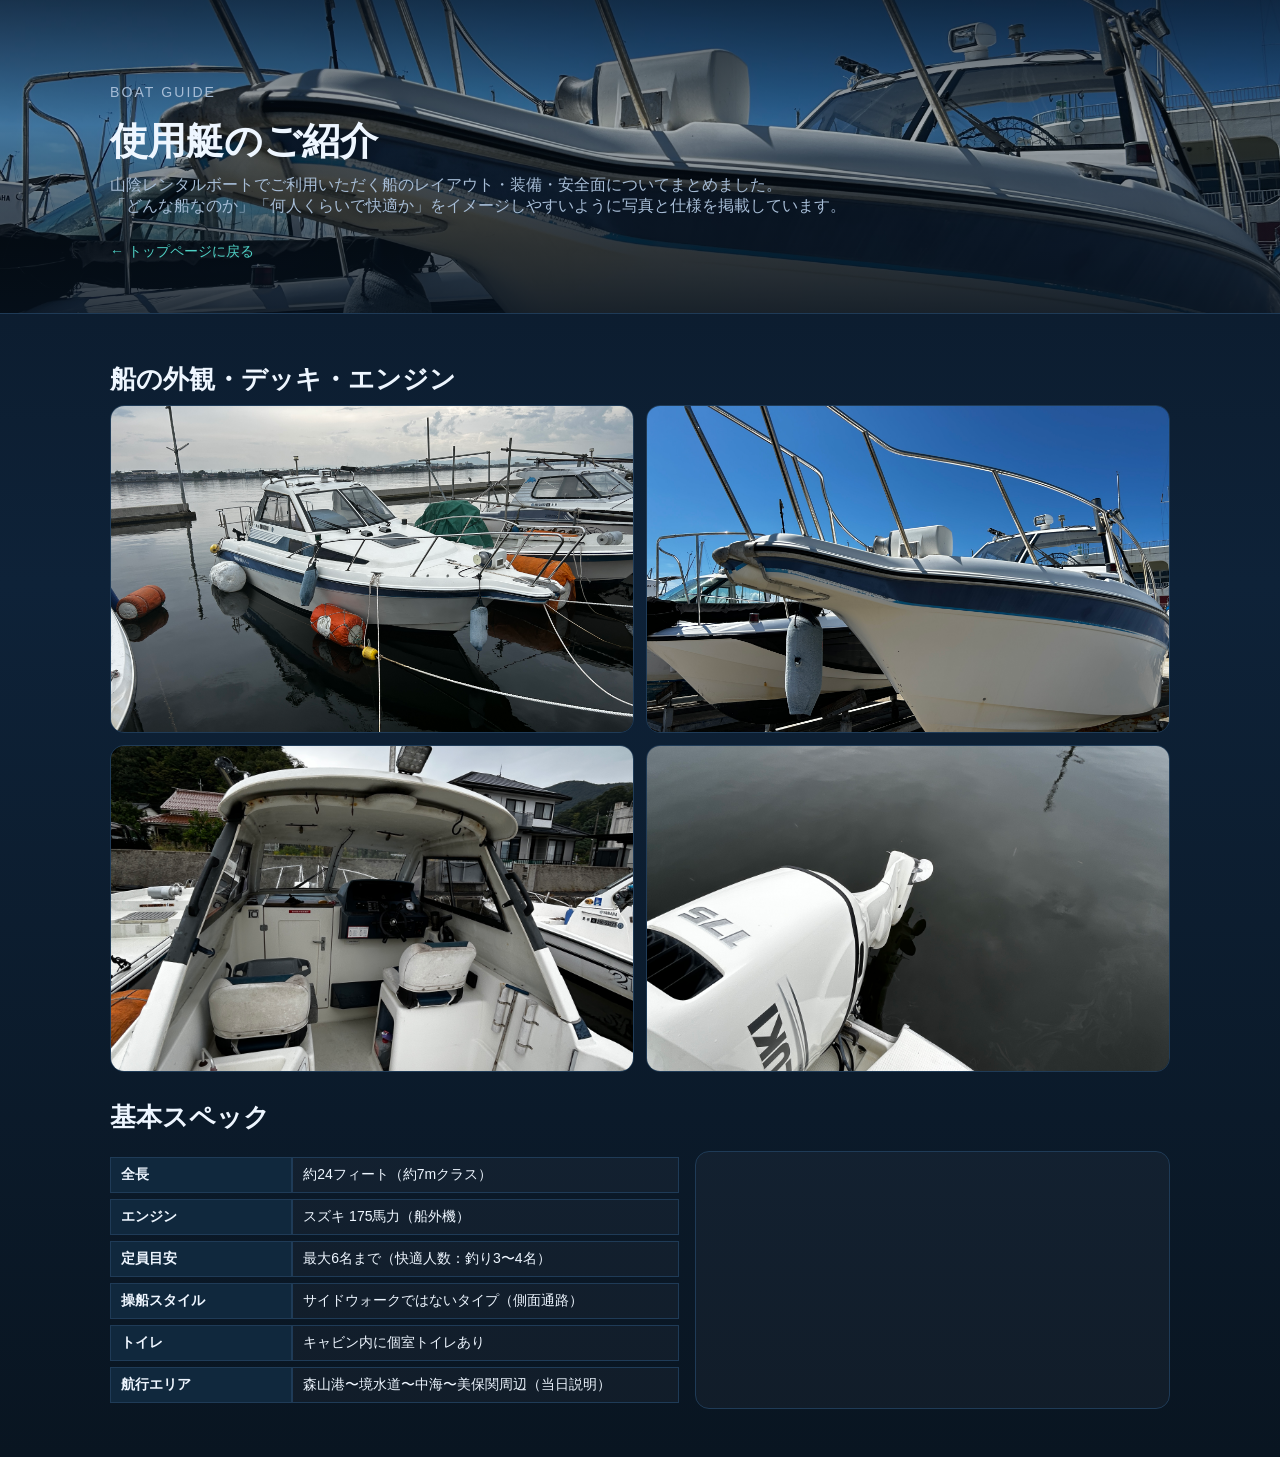
==== commit fedeb60b: "Update boat.html" ====
--- a/boat.html
+++ b/boat.html
@@ -179,7 +179,7 @@
             </tr>
             <tr>
               <th>操船スタイル</th>
-              <td>サイドウォークではないタイプ（片側通路）</td>
+              <td>サイドウォークではないタイプ（側面通路）</td>
             </tr>
             <tr>
               <th>トイレ</th>
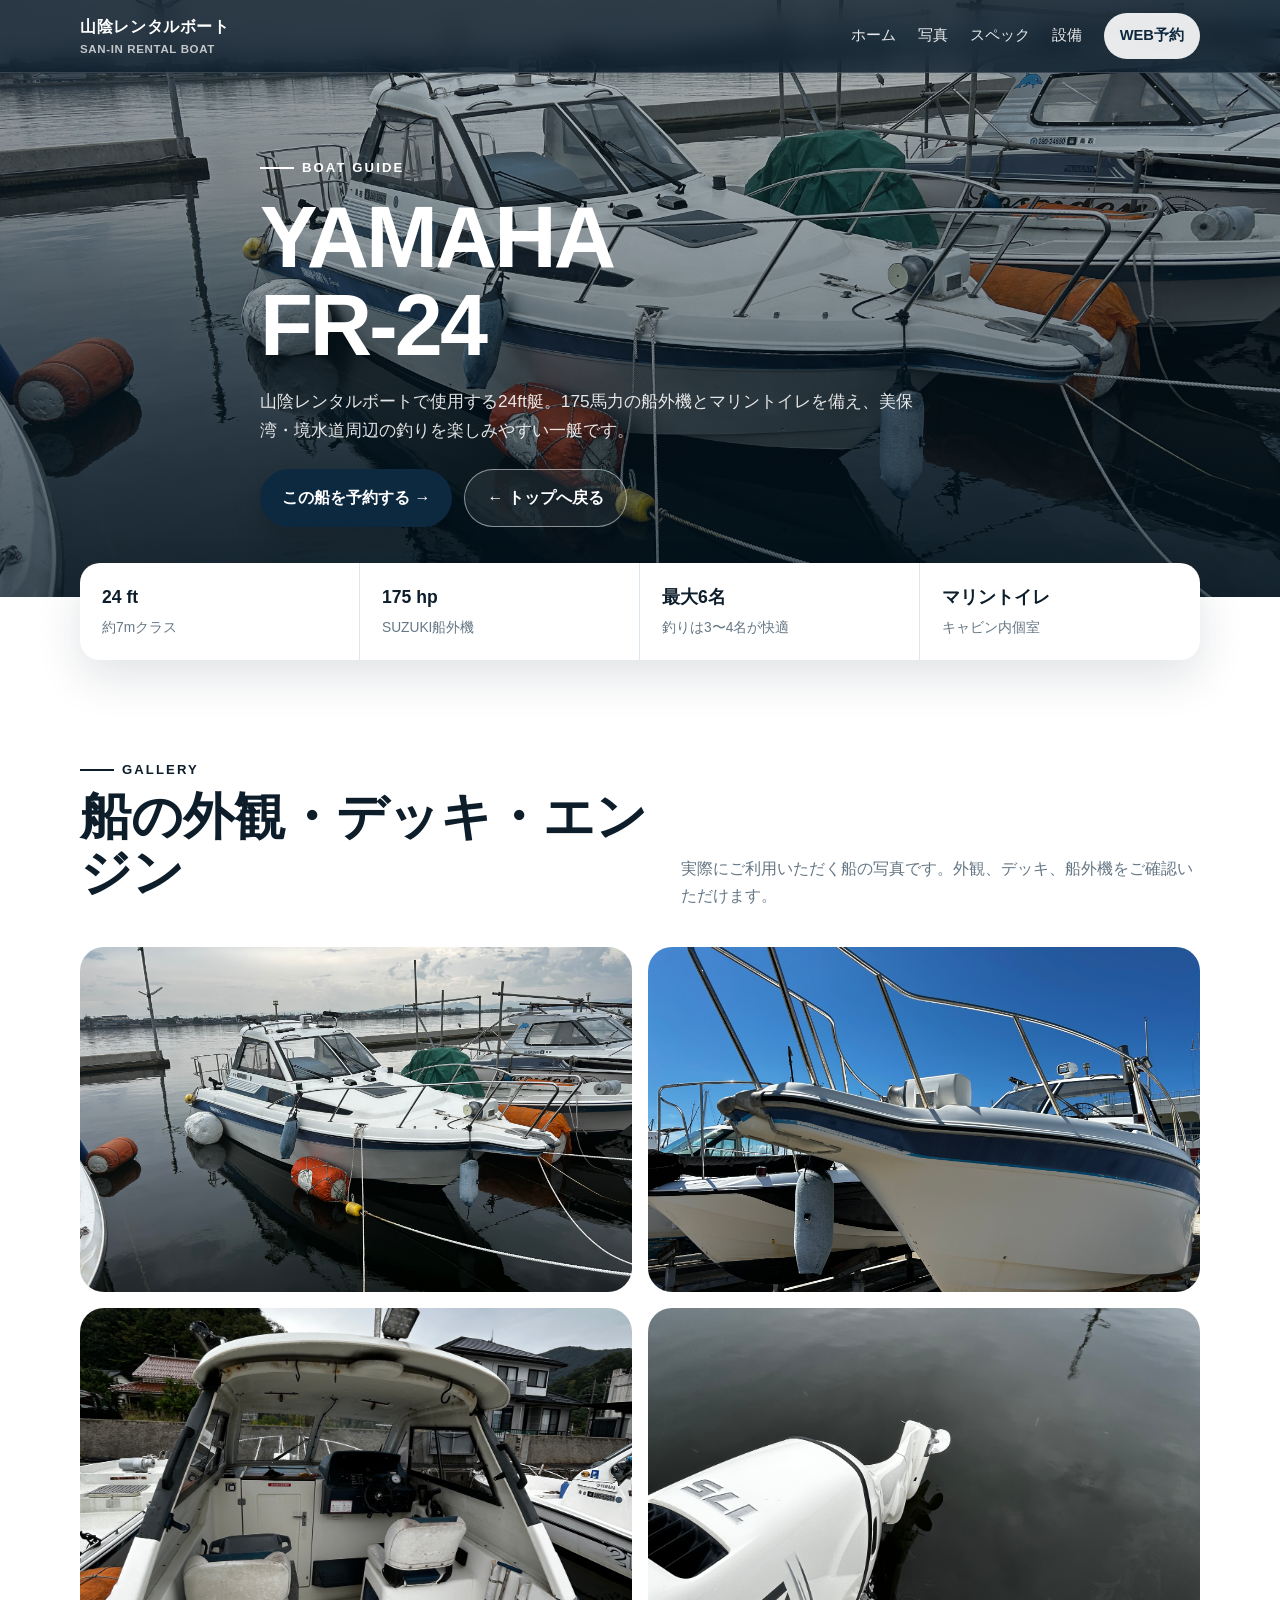
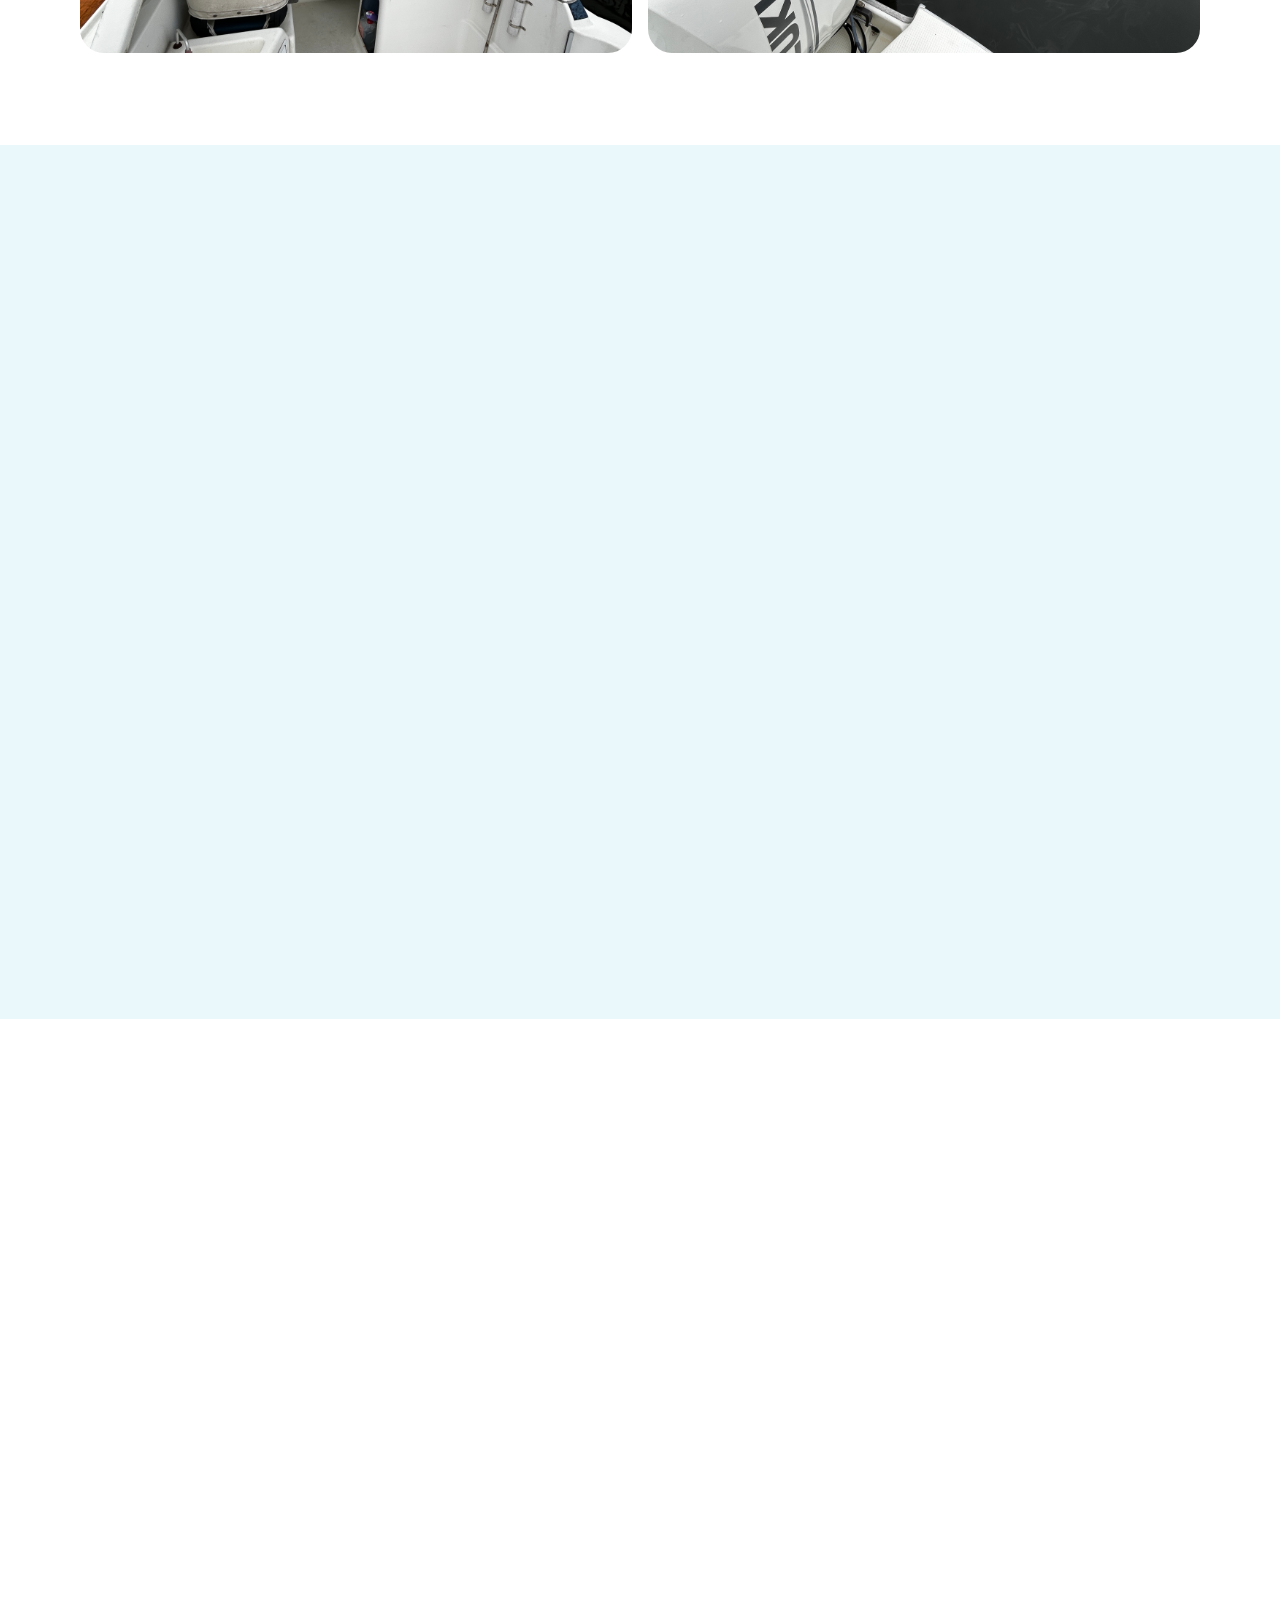
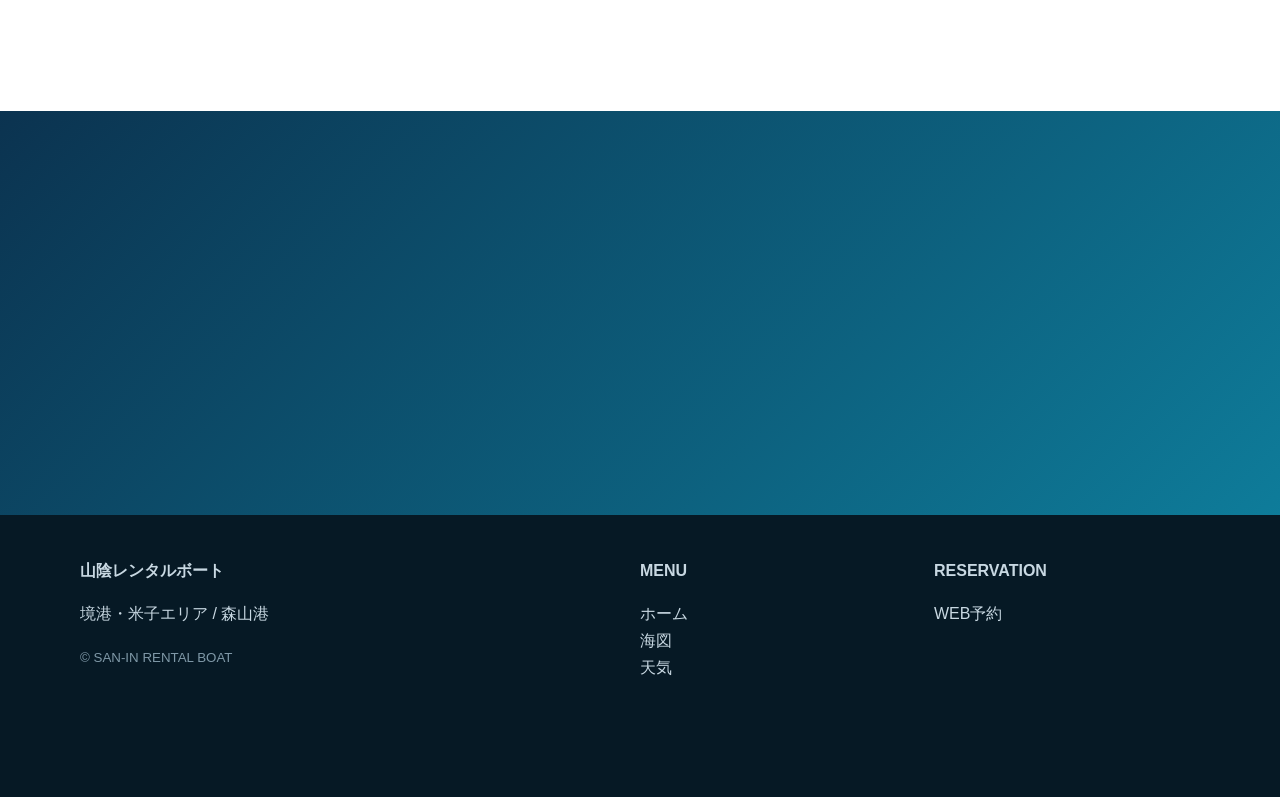
==== commit 49650090: "Redesign boat detail page to match site" ====
--- a/boat.html
+++ b/boat.html
@@ -1,195 +1 @@
-<!doctype html>
-<html lang="ja">
-<head>
-  <meta charset="utf-8">
-  <meta name="viewport" content="width=device-width, initial-scale=1">
-  <title>船の紹介｜山陰レンタルボート（境港・米子）</title>
-  <meta name="description" content="山陰レンタルボートの使用艇紹介。24ft・トイレ付き・175馬力エンジン搭載。釣りやクルージングに最適な装備やレイアウト、安全装備の詳細を掲載しています。">
-  <link rel="canonical" href="https://mshibasango-droid.github.io/nori/boat.html">
-  <style>
-    :root{
-      --bg:#0b1b2a;
-      --card:#0d2234;
-      --txt:#eef6ff;
-      --muted:#a7bdd6;
-      --ac:#4fd1c5;
-      --bd:#1f3b57;
-    }
-    *{box-sizing:border-box}
-    html,body{
-      margin:0;
-      padding:0;
-      font-family:-apple-system,BlinkMacSystemFont,"Segoe UI",Roboto,"Hiragino Kaku Gothic ProN","Noto Sans JP","Yu Gothic",sans-serif;
-      color:var(--txt);
-      background:linear-gradient(180deg,#0a1726,#0e2238 40%,#091521);
-    }
-    a{color:var(--ac);text-decoration:none}
-    a:hover{text-decoration:underline}
-    .container{max-width:1100px;margin:0 auto;padding:20px}
-
-    .hero{
-      padding:64px 20px 32px;
-      border-bottom:1px solid var(--bd);
-      position:relative;
-      overflow:hidden;
-      min-height:260px;
-    }
-    .hero::before{
-      content:"";
-      position:absolute;
-      inset:0;
-      background:
-        linear-gradient(180deg, rgba(6,17,29,.75), rgba(6,17,29,.35) 40%, rgba(6,17,29,.85)),
-        url("./IMG_3843.JPG") center/cover no-repeat;
-      z-index:0;
-    }
-    .hero-inner{position:relative; z-index:1;}
-    .hero h1{margin:0 0 8px;font-size:clamp(24px,4vw,38px)}
-    .hero p{margin:0 0 16px;color:var(--muted)}
-    .tagline{font-size:14px;color:var(--ac);letter-spacing:.15em;text-transform:uppercase;}
-    .back-link{font-size:14px;margin-top:10px;display:inline-block;}
-
-    .section{margin:28px 0;}
-    .section h2{margin:0 0 8px;font-size:clamp(20px,3vw,26px)}
-    .section > p{margin:0 0 12px;color:var(--muted);}
-
-    .grid{display:grid;gap:16px;margin:16px 0}
-    @media(min-width:820px){
-      .grid.cols-2{grid-template-columns:1.2fr 1fr}
-      .grid.cols-3{grid-template-columns:1fr 1fr 1fr}
-    }
-
-    .card{
-      background:rgba(255,255,255,0.03);
-      border:1px solid var(--bd);
-      border-radius:14px;
-      padding:16px;
-    }
-    .card h3{margin:0 0 8px;font-size:18px;}
-    .small{color:var(--muted);font-size:14px;}
-    .list{padding-left:18px;margin:0;}
-    .list li{margin-bottom:4px;}
-
-    /* 画像の暴走防止 */
-    img{
-      max-width:100%;
-      height:auto;
-      display:block;
-    }
-
-    .gallery-two{display:grid; gap:12px; grid-template-columns:1fr;}
-    .gallery-two img{
-      width:100%;
-      aspect-ratio:16/10;
-      object-fit:cover;
-      border-radius:14px;
-      border:1px solid var(--bd);
-    }
-    @media(min-width:820px){
-      .gallery-two{grid-template-columns:1fr 1fr;}
-    }
-
-    .spec-table{
-      width:100%;
-      border-collapse:separate;
-      border-spacing:0 6px;
-      font-size:14px;
-    }
-    .spec-table th,
-    .spec-table td{
-      padding:8px 10px;
-      border:1px solid var(--bd);
-      background:rgba(255,255,255,0.03);
-    }
-    .spec-table th{
-      width:32%;
-      background:#10283d;
-      text-align:left;
-    }
-    .badge{
-      display:inline-block;
-      background:#133a4f;
-      border:1px solid #1c536e;
-      color:#cde7ff;
-      border-radius:999px;
-      padding:4px 8px;
-      font-size:12px;
-      margin:0 4px 4px 0;
-    }
-
-    .footer{
-      padding:20px;
-      margin-top:32px;
-      border-top:1px solid var(--bd);
-      font-size:13px;
-      color:#a9bfd6;
-    }
-  </style>
-</head>
-<body>
-  <header class="hero">
-    <div class="container hero-inner">
-      <p class="tagline">Boat Guide</p>
-      <h1>使用艇のご紹介</h1>
-      <p>
-        山陰レンタルボートでご利用いただく船のレイアウト・装備・安全面についてまとめました。<br>
-        「どんな船なのか」「何人くらいで快適か」をイメージしやすいように写真と仕様を掲載しています。
-      </p>
-      <a href="./index.html" class="back-link">← トップページに戻る</a>
-    </div>
-  </header>
-
-  <main class="container">
-    <!-- 写真ギャラリー -->
-    <section class="section" id="photos">
-      <h2>船の外観・デッキ・エンジン</h2>
-
-      <!-- 1段目：船の全体・側面 -->
-      <div class="gallery-two">
-        <img src="./IMG_4012.JPG" alt="船の写真（斜め前から）">
-        <img src="./IMG_3843.JPG" alt="船の側面（係留時）">
-      </div>
-
-      <!-- 2段目：デッキとエンジン -->
-      <div class="gallery-two" style="margin-top:12px;">
-        <img src="./IMG_4017.JPG" alt="デッキ全体（後方から前方を見る）">
-        <img src="./IMG_4025.jpg" alt="エンジン（スズキ175馬力船外機）">
-      </div>
-
-      <p class="small" style="margin-top:8px;">
-      </p>
-    </section>
-    <!-- 基本スペック -->
-    <section class="section" id="spec">
-      <h2>基本スペック</h2>
-      <div class="grid cols-2">
-        <div>
-          <table class="spec-table">
-            <tr>
-              <th>全長</th>
-              <td>約24フィート（約7mクラス）</td>
-            </tr>
-            <tr>
-              <th>エンジン</th>
-              <td>スズキ 175馬力（船外機）</td>
-            </tr>
-            <tr>
-              <th>定員目安</th>
-              <td>最大6名まで（快適人数：釣り3〜4名）</td>
-            </tr>
-            <tr>
-              <th>操船スタイル</th>
-              <td>サイドウォークではないタイプ（側面通路）</td>
-            </tr>
-            <tr>
-              <th>トイレ</th>
-              <td>キャビン内に個室トイレあり</td>
-            </tr>
-            <tr>
-              <th>航行エリア</th>
-              <td>森山港〜境水道〜中海〜美保関周辺（当日説明）</td>
-            </tr>
-          </table>
-        </div>
-        <div class="card">
-         
+<!doctype html><html lang="ja"><head><meta charset="utf-8"><meta name="viewport" content="width=device-width,initial-scale=1"><title>船の紹介｜山陰レンタルボート（境港・米子）</title><meta name="description" content="山陰レンタルボートの使用艇 YAMAHA FR-24。24ft・SUZUKI 175馬力・マリントイレ付き。写真、基本スペック、設備、安全面をご紹介します。"><link rel="canonical" href="https://mshibasango-droid.github.io/nori/boat.html"><link rel="stylesheet" href="./styles.css"><style>.subhero{min-height:58vh;display:grid;align-items:end;position:relative;background:url('./IMG_4012.JPG') center/cover no-repeat;color:#fff}.subhero:before{content:"";position:absolute;inset:0;background:linear-gradient(180deg,rgba(3,21,34,.2),rgba(3,21,34,.72))}.subhero-inner{position:relative;padding:150px 0 70px;max-width:760px}.subhero h1{font-size:clamp(2.7rem,7vw,5.4rem);line-height:1.02;margin:14px 0 16px;letter-spacing:-.035em}.subhero p{font-size:1.08rem;color:rgba(255,255,255,.88);max-width:680px}.boat-gallery{display:grid;grid-template-columns:repeat(2,1fr);gap:16px}.boat-gallery a{overflow:hidden;border-radius:24px;aspect-ratio:16/10}.boat-gallery img{width:100%;height:100%;object-fit:cover;transition:.25s transform}.boat-gallery a:hover img{transform:scale(1.03)}.spec-layout{display:grid;grid-template-columns:1.1fr .9fr;gap:22px}.spec-card,.info-card{background:#fff;border:1px solid var(--line);border-radius:26px;padding:28px;box-shadow:0 10px 30px rgba(20,50,70,.06)}.spec-table{width:100%;border-collapse:collapse}.spec-table th,.spec-table td{padding:15px 0;border-bottom:1px solid var(--line);text-align:left;vertical-align:top}.spec-table th{width:34%;color:var(--muted);font-size:.9rem}.badge-row{display:flex;gap:10px;flex-wrap:wrap;margin-top:18px}.boat-badge{padding:8px 12px;border-radius:999px;background:var(--sky);color:var(--navy);font-weight:800;font-size:.88rem}.info-card h3{font-size:1.5rem;margin:0 0 10px}.info-card ul{margin:12px 0 0;padding-left:20px}.info-card li{margin:8px 0}.notice{padding:22px;border-radius:20px;background:var(--sand);border:1px solid #ece3d4}.action-row{display:flex;gap:12px;flex-wrap:wrap;margin-top:24px}.action-row .btn-primary{background:var(--navy);color:#fff}.action-row .btn-ghost-dark{border:1px solid var(--line);color:var(--navy);background:#fff}.footer{padding-bottom:100px}@media(max-width:900px){.spec-layout{grid-template-columns:1fr}.subhero{min-height:52vh}}@media(max-width:600px){.boat-gallery{grid-template-columns:1fr}.subhero-inner{padding-top:130px}.subhero h1{font-size:3rem}}</style></head><body><header class="site-header"><div class="container nav"><a class="brand" href="./index.html">山陰レンタルボート<span>SAN-IN RENTAL BOAT</span></a><nav class="nav-links"><a href="./index.html">ホーム</a><a href="#photos">写真</a><a href="#spec">スペック</a><a href="#equipment">設備</a><a class="nav-book" href="https://docs.google.com/forms/d/e/1FAIpQLSeJnfWfkWsNoKh_zWGS74XRdNjAe72nIlrXTmW5V1TQ8Vym_w/viewform" target="_blank" rel="noopener">WEB予約</a></nav><button class="menu-btn" aria-label="メニュー">☰</button></div></header><main><section class="subhero"><div class="container subhero-inner"><span class="eyebrow">Boat Guide</span><h1>YAMAHA<br>FR-24</h1><p>山陰レンタルボートで使用する24ft艇。175馬力の船外機とマリントイレを備え、美保湾・境水道周辺の釣りを楽しみやすい一艇です。</p><div class="action-row"><a class="btn btn-primary" href="https://docs.google.com/forms/d/e/1FAIpQLSeJnfWfkWsNoKh_zWGS74XRdNjAe72nIlrXTmW5V1TQ8Vym_w/viewform" target="_blank" rel="noopener">この船を予約する →</a><a class="btn btn-ghost" href="./index.html">← トップへ戻る</a></div></div></section><div class="quickbar"><div class="container quickgrid"><div class="quickitem"><b>24 ft</b><span>約7mクラス</span></div><div class="quickitem"><b>175 hp</b><span>SUZUKI船外機</span></div><div class="quickitem"><b>最大6名</b><span>釣りは3〜4名が快適</span></div><div class="quickitem"><b>マリントイレ</b><span>キャビン内個室</span></div></div></div><section id="photos" class="section"><div class="container"><div class="section-head reveal"><div><span class="eyebrow">Gallery</span><h2>船の外観・デッキ・エンジン</h2></div><p>実際にご利用いただく船の写真です。外観、デッキ、船外機をご確認いただけます。</p></div><div class="boat-gallery reveal"><a href="./IMG_4012.JPG"><img src="./IMG_4012.JPG" alt="YAMAHA FR-24 外観"></a><a href="./IMG_3843.JPG"><img src="./IMG_3843.JPG" alt="YAMAHA FR-24 側面"></a><a href="./IMG_4017.JPG"><img src="./IMG_4017.JPG" alt="FR-24 デッキ"></a><a href="./IMG_4025.jpg"><img src="./IMG_4025.jpg" alt="SUZUKI 175馬力船外機"></a></div></div></section><section id="spec" class="section alt"><div class="container"><div class="section-head reveal"><div><span class="eyebrow">Specification</span><h2>基本スペック</h2></div><p>レンタル前に知っておきたい基本情報をまとめています。</p></div><div class="spec-layout reveal"><div class="spec-card"><table class="spec-table"><tr><th>艇種</th><td>YAMAHA FR-24</td></tr><tr><th>全長</th><td>約24フィート（約7mクラス）</td></tr><tr><th>エンジン</th><td>SUZUKI 175馬力 船外機</td></tr><tr><th>定員目安</th><td>最大6名まで（釣りは3〜4名が快適）</td></tr><tr><th>トイレ</th><td>キャビン内に個室マリントイレ</td></tr><tr><th>出航拠点</th><td>森山港</td></tr><tr><th>航行エリア</th><td>森山港〜境水道〜中海〜美保関周辺を中心に、当日説明します。</td></tr></table><div class="badge-row"><span class="boat-badge">24ft</span><span class="boat-badge">175hp</span><span class="boat-badge">トイレ付き</span><span class="boat-badge">釣り向け</span></div></div><div class="info-card"><h3>釣りに使いやすいサイズ</h3><p>大きすぎず小さすぎない24ftクラスで、ポイント移動と船上での取り回しのバランスを取りやすいサイズです。</p><h3 style="margin-top:26px">初回はレクチャー</h3><p>初回利用時は、操船方法・注意箇所・航行エリアなどを確認してから出航していただきます。</p></div></div></div></section><section id="equipment" class="section"><div class="container"><div class="section-head reveal"><div><span class="eyebrow">Equipment & Safety</span><h2>設備と安全について</h2></div><p>快適さだけでなく、安全に利用するための確認も大切です。</p></div><div class="link-cards reveal"><div class="link-card"><h3>マリントイレ</h3><p>キャビン内に個室トイレを備えています。長時間の釣行でも安心です。</p></div><div class="link-card"><h3>初回操船説明</h3><p>初回は操船や浅瀬・注意箇所を事前に説明します。</p></div><div class="link-card"><h3>海況確認</h3><p>出航前は天候・波・風を確認し、安全を優先して運航判断を行います。</p></div></div><div class="notice reveal" style="margin-top:24px"><strong>ご利用前にご確認ください</strong><p style="margin-bottom:0">操船者は小型船舶免許が必要です。航行の最終判断は、公式海図・航行通告・現場標識・最新の気象海象を確認したうえで行ってください。</p></div><div class="action-row reveal"><a class="btn btn-primary" href="./chart.html">海図・危険箇所を見る →</a><a class="btn btn-ghost-dark" href="./weather.html">天気・海況を見る →</a></div></div></section><section class="cta-section"><div class="container reveal"><span class="eyebrow">Reservation</span><h2>この船で、山陰の海へ。</h2><p>利用希望日が決まったら、WEB予約フォームからお申し込みください。</p><a class="btn btn-primary" href="https://docs.google.com/forms/d/e/1FAIpQLSeJnfWfkWsNoKh_zWGS74XRdNjAe72nIlrXTmW5V1TQ8Vym_w/viewform" target="_blank" rel="noopener">WEB予約フォームを開く →</a></div></section></main><footer class="footer"><div class="container footer-grid"><div><strong>山陰レンタルボート</strong><p>境港・米子エリア / 森山港</p><small>© SAN-IN RENTAL BOAT</small></div><div><strong>MENU</strong><p><a href="./index.html">ホーム</a><br><a href="./chart.html">海図</a><br><a href="./weather.html">天気</a></p></div><div><strong>RESERVATION</strong><p><a href="https://docs.google.com/forms/d/e/1FAIpQLSeJnfWfkWsNoKh_zWGS74XRdNjAe72nIlrXTmW5V1TQ8Vym_w/viewform" target="_blank" rel="noopener">WEB予約</a></p></div></div></footer><a class="mobile-book" href="https://docs.google.com/forms/d/e/1FAIpQLSeJnfWfkWsNoKh_zWGS74XRdNjAe72nIlrXTmW5V1TQ8Vym_w/viewform" target="_blank" rel="noopener">WEB予約する</a><script src="./script.js"></script></body></html>
--- a/styles.css
+++ b/styles.css
@@ -0,0 +1 @@
+:root{--ink:#0d1d2a;--navy:#0d2940;--blue:#0f6ea8;--sea:#12a6b4;--sky:#eaf7fb;--sand:#f7f3eb;--white:#fff;--muted:#667784;--line:#dce8ee;--shadow:0 18px 45px rgba(9,35,53,.12)}*{box-sizing:border-box}html{scroll-behavior:smooth}body{margin:0;font-family:-apple-system,BlinkMacSystemFont,"Segoe UI","Noto Sans JP","Yu Gothic",sans-serif;color:var(--ink);background:#fff;line-height:1.7}img{max-width:100%;display:block}a{text-decoration:none;color:inherit}.container{width:min(1120px,calc(100% - 36px));margin:auto}.site-header{position:fixed;inset:0 0 auto;z-index:50;background:rgba(6,24,38,.74);backdrop-filter:blur(12px);border-bottom:1px solid rgba(255,255,255,.15)}.nav{height:72px;display:flex;align-items:center;justify-content:space-between;gap:24px}.brand{font-weight:900;color:#fff;letter-spacing:.04em}.brand span{display:block;font-size:.72rem;font-weight:600;opacity:.72}.nav-links{display:flex;gap:22px;align-items:center;color:#fff;font-size:.92rem}.nav-links a{opacity:.9}.nav-links a:hover{opacity:1}.nav-book{padding:10px 16px;border-radius:999px;background:#fff;color:var(--navy);font-weight:800}.menu-btn{display:none;border:0;background:transparent;color:#fff;font-size:1.6rem}.hero{min-height:88vh;display:grid;align-items:end;position:relative;background:url('./IMG_3843.JPG') center/cover no-repeat;color:#fff}.hero:before{content:"";position:absolute;inset:0;background:linear-gradient(180deg,rgba(3,21,34,.16),rgba(3,21,34,.42) 42%,rgba(3,21,34,.82))}.hero-inner{position:relative;padding:150px 0 84px;max-width:820px}.eyebrow{display:inline-flex;gap:8px;align-items:center;font-size:.82rem;font-weight:800;letter-spacing:.16em;text-transform:uppercase}.eyebrow:before{content:"";width:34px;height:2px;background:currentColor}.hero h1{font-size:clamp(2.6rem,7vw,5.8rem);line-height:1.03;margin:16px 0 18px;letter-spacing:-.035em}.hero p{font-size:clamp(1rem,2vw,1.25rem);max-width:700px;color:rgba(255,255,255,.9)}.hero-actions{display:flex;gap:12px;flex-wrap:wrap;margin-top:28px}.btn{display:inline-flex;align-items:center;justify-content:center;gap:8px;padding:14px 22px;border-radius:999px;font-weight:900;transition:.2s transform,.2s box-shadow}.btn:hover{transform:translateY(-2px)}.btn-primary{background:#fff;color:var(--navy);box-shadow:0 10px 30px rgba(0,0,0,.18)}.btn-ghost{border:1px solid rgba(255,255,255,.5);color:#fff;background:rgba(255,255,255,.08)}.quickbar{position:relative;margin-top:-34px;z-index:4}.quickgrid{display:grid;grid-template-columns:repeat(4,1fr);background:#fff;border-radius:20px;box-shadow:var(--shadow);overflow:hidden}.quickitem{padding:20px 22px;border-right:1px solid var(--line)}.quickitem:last-child{border-right:0}.quickitem b{display:block;font-size:1.1rem}.quickitem span{color:var(--muted);font-size:.86rem}.section{padding:92px 0}.section.alt{background:var(--sky)}.section.sand{background:var(--sand)}.section-head{display:flex;justify-content:space-between;gap:28px;align-items:end;margin-bottom:38px}.section-head h2{font-size:clamp(2rem,4vw,3.6rem);line-height:1.1;margin:8px 0}.section-head p{max-width:540px;color:var(--muted);margin:0}.two-col{display:grid;grid-template-columns:1.08fr .92fr;gap:56px;align-items:center}.image-card{border-radius:26px;overflow:hidden;box-shadow:var(--shadow)}.image-card img{width:100%;aspect-ratio:4/3;object-fit:cover}.feature-list{display:grid;grid-template-columns:1fr 1fr;gap:14px;margin-top:28px}.feature{padding:18px;border:1px solid var(--line);border-radius:18px;background:#fff}.feature strong{display:block;margin-bottom:4px}.feature span{font-size:.9rem;color:var(--muted)}.ship-card{display:grid;grid-template-columns:1.1fr .9fr;background:var(--navy);color:#fff;border-radius:28px;overflow:hidden}.ship-card img{width:100%;height:100%;min-height:430px;object-fit:cover}.ship-copy{padding:42px}.ship-copy h3{font-size:2.2rem;margin:0 0 8px}.specs{display:grid;grid-template-columns:1fr 1fr;gap:12px;margin:26px 0}.spec{padding:14px;border-radius:14px;background:rgba(255,255,255,.08)}.spec small{display:block;opacity:.68}.price-grid{display:grid;grid-template-columns:1.15fr .85fr;gap:20px}.price-main,.price-sub{border:1px solid var(--line);border-radius:26px;padding:30px;background:#fff;box-shadow:0 10px 30px rgba(20,50,70,.06)}.price-amount{font-size:clamp(2.7rem,6vw,4.6rem);font-weight:900;line-height:1;margin:12px 0}.price-amount small{font-size:1rem;color:var(--muted);font-weight:700}.clean-list{list-style:none;padding:0;margin:18px 0}.clean-list li{padding:12px 0;border-bottom:1px solid var(--line);display:flex;justify-content:space-between;gap:18px}.gallery{display:grid;grid-template-columns:repeat(3,1fr);gap:14px}.gallery a{overflow:hidden;border-radius:22px;aspect-ratio:4/3}.gallery img{width:100%;height:100%;object-fit:cover;transition:.25s transform}.gallery a:hover img{transform:scale(1.03)}.flow{display:grid;grid-template-columns:repeat(4,1fr);gap:18px;counter-reset:step}.flow-item{position:relative;padding:26px 22px 22px;border:1px solid var(--line);border-radius:22px;background:#fff}.flow-item:before{counter-increment:step;content:"0" counter(step);display:block;color:var(--sea);font-weight:900;font-size:1.7rem;margin-bottom:20px}.flow-item h3{margin:0 0 8px}.flow-item p{margin:0;color:var(--muted);font-size:.93rem}.link-cards{display:grid;grid-template-columns:repeat(3,1fr);gap:18px}.link-card{padding:26px;border-radius:22px;background:#fff;border:1px solid var(--line);transition:.2s}.link-card:hover{transform:translateY(-3px);box-shadow:var(--shadow)}.link-card h3{margin:0 0 6px}.link-card p{margin:0;color:var(--muted)}.social-grid{display:grid;grid-template-columns:1fr 1fr;gap:18px}.social-card{padding:30px;border-radius:24px;background:#fff;border:1px solid var(--line);box-shadow:0 10px 30px rgba(20,50,70,.06)}.social-card h3{font-size:1.8rem;margin:0 0 8px}.social-card p{margin:0;color:var(--muted)}.social-badge{display:inline-block;margin-bottom:14px;font-size:.78rem;font-weight:900;letter-spacing:.12em;text-transform:uppercase;color:var(--sea)}.social-link{display:inline-flex;margin-top:18px;font-weight:900;color:var(--blue)}.faq{max-width:840px;margin:auto}.faq-item{border-bottom:1px solid var(--line)}.faq-q{width:100%;padding:22px 0;border:0;background:transparent;text-align:left;font:inherit;font-weight:900;display:flex;justify-content:space-between;cursor:pointer}.faq-a{display:none;padding:0 0 22px;color:var(--muted)}.faq-item.open .faq-a{display:block}.cta-section{padding:90px 0;background:linear-gradient(135deg,#0b3350,#0e7c9a);color:#fff;text-align:center}.cta-section h2{font-size:clamp(2.1rem,5vw,4rem);line-height:1.1;margin:0 0 14px}.cta-section p{max-width:650px;margin:0 auto 28px;color:rgba(255,255,255,.84)}.footer{background:#061925;color:#c8d8e2;padding:42px 0 88px}.footer-grid{display:grid;grid-template-columns:2fr 1fr 1fr;gap:28px}.footer small{color:#7f98a7}.mobile-book{display:none}.reveal{opacity:0;transform:translateY(20px);transition:.6s ease}.reveal.show{opacity:1;transform:none}@media(max-width:900px){.nav-links{display:none;position:absolute;top:72px;left:0;right:0;padding:20px;background:#09263b;flex-direction:column;align-items:flex-start}.nav-links.open{display:flex}.menu-btn{display:block}.hero{min-height:78vh}.quickgrid{grid-template-columns:1fr 1fr}.quickitem:nth-child(2){border-right:0}.quickitem:nth-child(-n+2){border-bottom:1px solid var(--line)}.two-col,.ship-card,.price-grid{grid-template-columns:1fr}.ship-card img{min-height:300px}.flow{grid-template-columns:1fr 1fr}.link-cards{grid-template-columns:1fr}.social-grid{grid-template-columns:1fr 1fr}.section{padding:72px 0}.section-head{display:block}.footer-grid{grid-template-columns:1fr 1fr}.mobile-book{display:block;position:fixed;left:14px;right:14px;bottom:14px;z-index:60;padding:14px;text-align:center;border-radius:999px;background:#0c7fa1;color:#fff;font-weight:900;box-shadow:0 10px 30px rgba(0,0,0,.25)}}@media(max-width:600px){.container{width:min(100% - 28px,1120px)}.hero-inner{padding-top:130px}.hero h1{font-size:2.9rem}.quickbar{margin-top:-20px}.quickgrid{grid-template-columns:1fr 1fr}.quickitem{padding:16px}.feature-list{grid-template-columns:1fr}.flow{grid-template-columns:1fr}.gallery{grid-template-columns:1fr}.social-grid{grid-template-columns:1fr}.footer-grid{grid-template-columns:1fr}.ship-copy{padding:28px}.specs{grid-template-columns:1fr 1fr}.section{padding:62px 0}}
